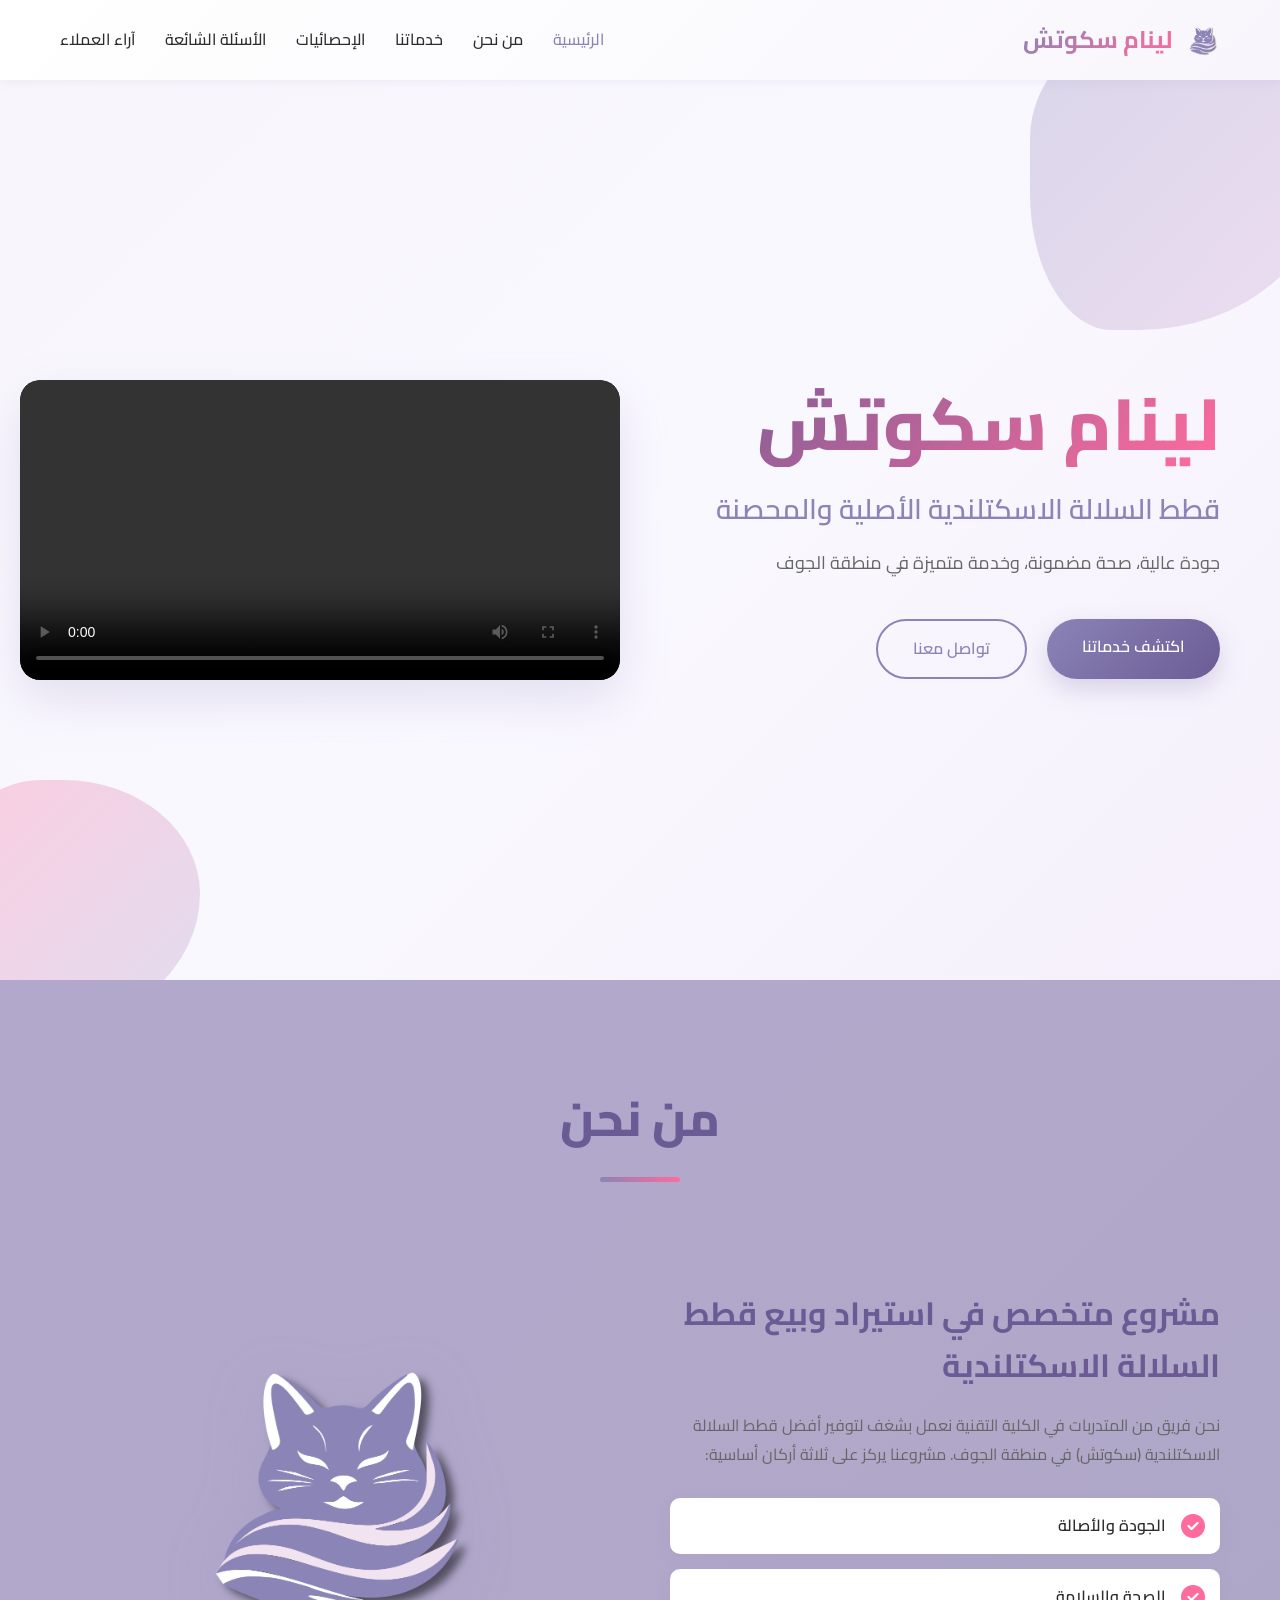
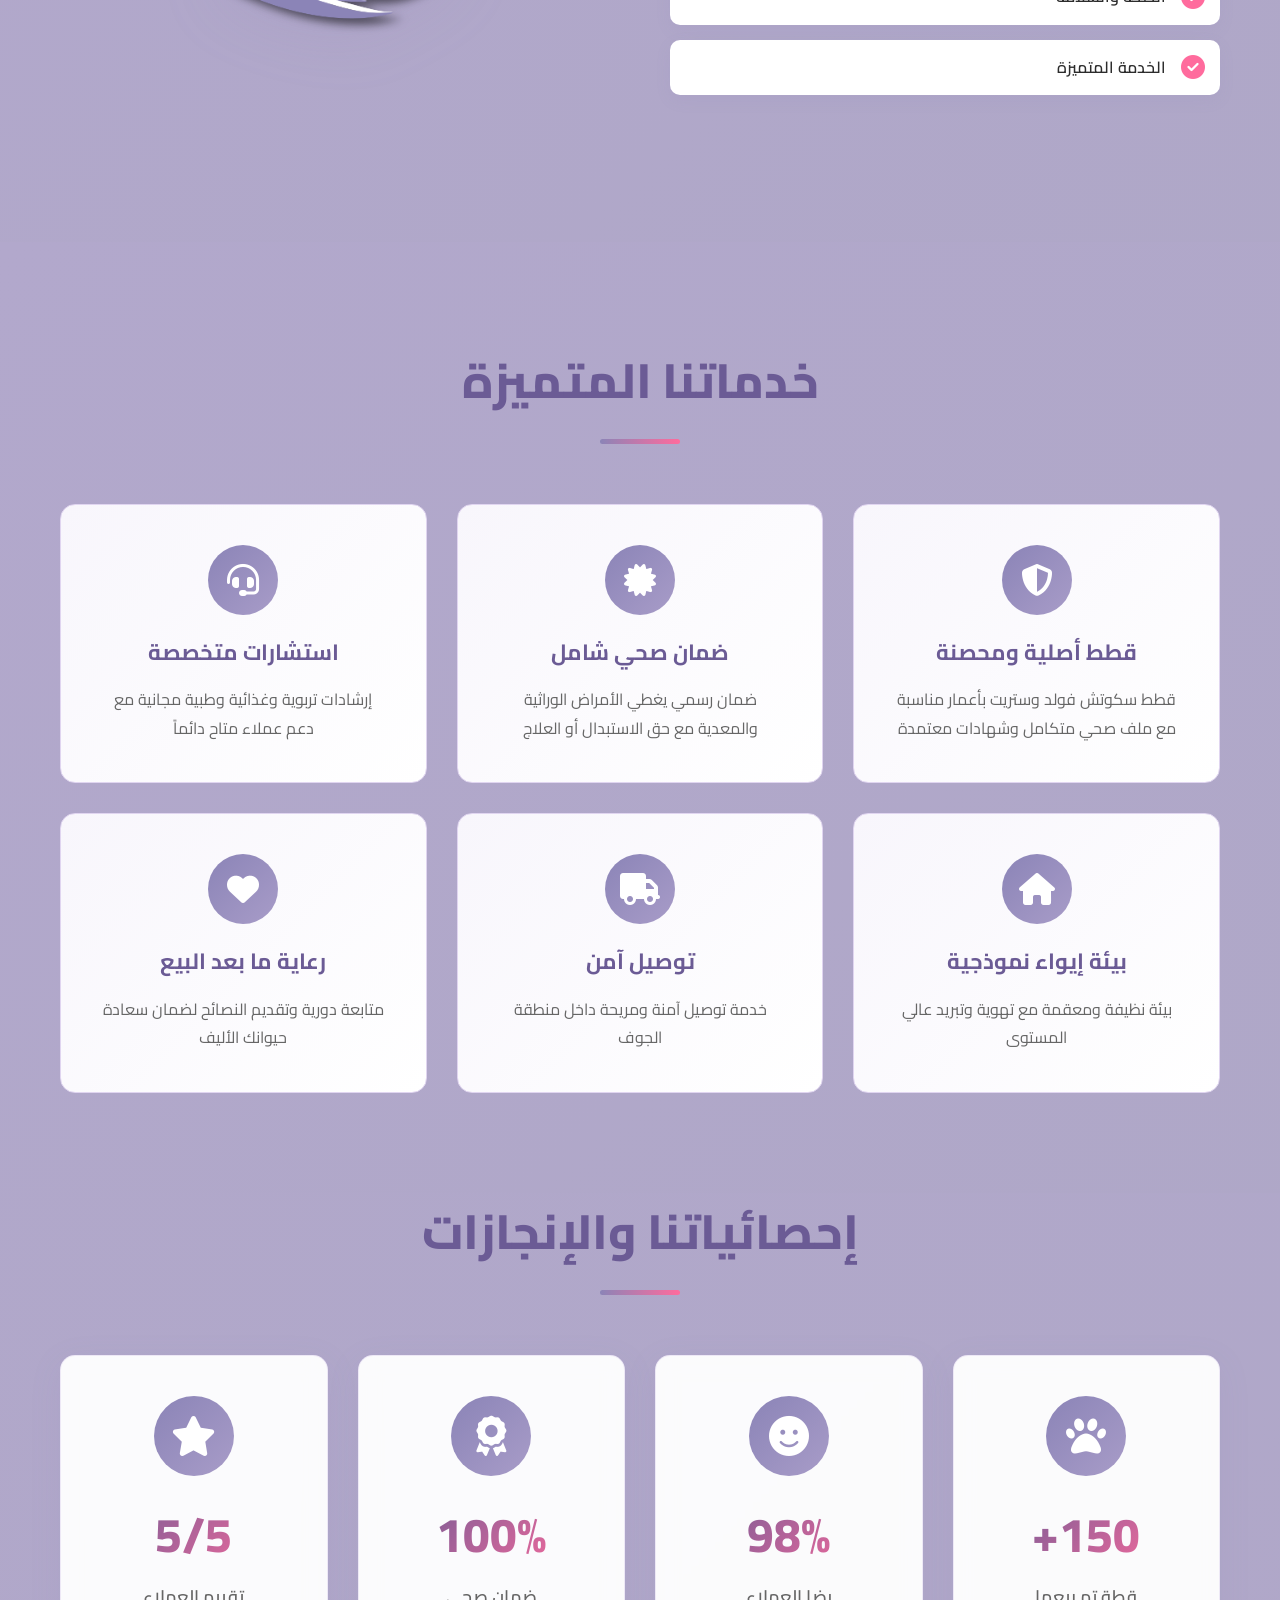
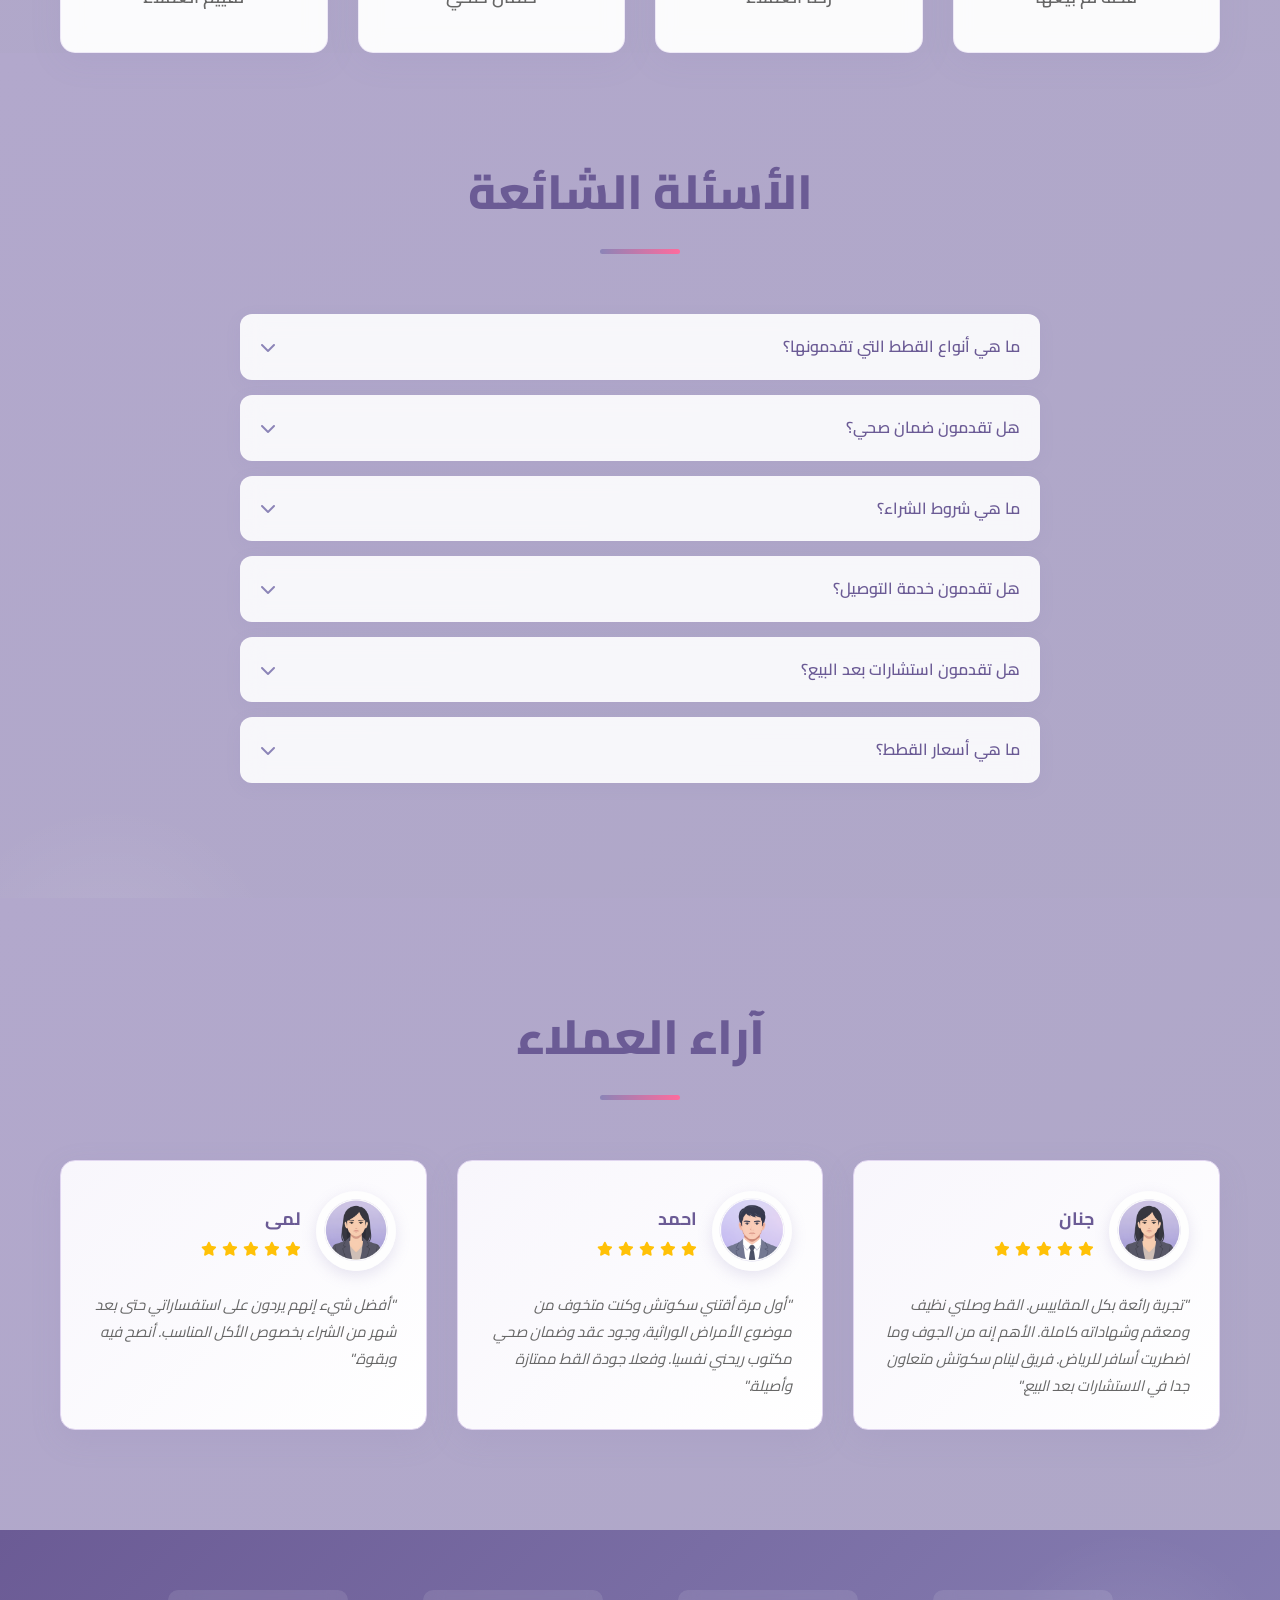
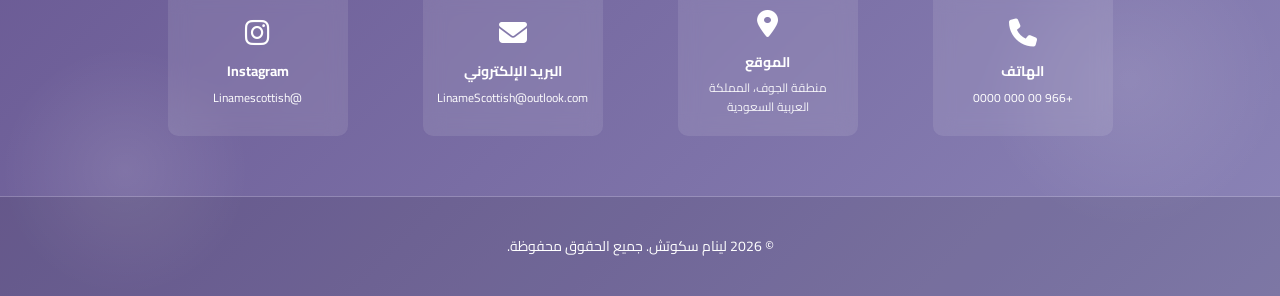
==== index.html @ ef121163 "Update avatars with neutral expressions and copyright year to 2026" ====
<!DOCTYPE html>
<html lang="ar" dir="rtl">
<head>
    <meta charset="UTF-8">
    <meta name="viewport" content="width=device-width, initial-scale=1.0">
    <title>لينام سكوتش - قطط السلالة الاسكتلندية الأصلية</title>
    <link rel="stylesheet" href="styles.css">
    <link href="https://fonts.googleapis.com/css2?family=Cairo:wght@300;400;600;700;800&family=Tajawal:wght@300;400;500;700&display=swap" rel="stylesheet">
    <link rel="stylesheet" href="https://cdnjs.cloudflare.com/ajax/libs/font-awesome/6.4.0/css/all.min.css">
</head>
<body>
    <!-- Navigation Bar -->
    <nav class="navbar">
        <div class="navbar-container">
            <div class="logo-section">
                <img src="logo.png" alt="لينام سكوتش" class="logo">
                <span class="brand-name">لينام سكوتش</span>
            </div>
            <ul class="nav-links">
                <li><a href="#hero" class="nav-link">الرئيسية</a></li>
                <li><a href="#about" class="nav-link">من نحن</a></li>
                <li><a href="#services" class="nav-link">خدماتنا</a></li>
                <li><a href="#stats" class="nav-link">الإحصائيات</a></li>
                <li><a href="#faq" class="nav-link">الأسئلة الشائعة</a></li>
                <li><a href="#testimonials" class="nav-link">آراء العملاء</a></li>
            </ul>
        </div>
    </nav>

    <!-- Hero Section -->
    <section id="hero" class="hero">
        <div class="hero-background">
            <div class="gradient-blob blob-1"></div>
            <div class="gradient-blob blob-2"></div>
        </div>
        <div class="hero-content">
            <h1 class="hero-title">لينام سكوتش</h1>
            <p class="hero-subtitle">قطط السلالة الاسكتلندية الأصلية والمحصنة</p>
            <p class="hero-description">جودة عالية، صحة مضمونة، وخدمة متميزة في منطقة الجوف</p>
            <div class="hero-buttons">
                <a href="#services" class="btn btn-primary">اكتشف خدماتنا</a>
                <a href="contact.html" class="btn btn-secondary">تواصل معنا</a>
            </div>
        </div>
        <div class="hero-video">
            <div class="video-wrapper">
                <video width="500" height="400" controls style="background: #000;">
                    <source src="https://files.manuscdn.com/user_upload_by_module/session_file/310519663564183109/PyOlzZuqFyZebIXu.mp4" type="video/mp4">
                    متصفحك لا يدعم تشغيل الفيديو
                </video>
            </div>
        </div>
    </section>

    <!-- About Section -->
    <section id="about" class="about">
        <div class="container">
            <div class="section-header">
                <h2 class="section-title">من نحن</h2>
                <div class="title-underline"></div>
            </div>
            <div class="about-content">
                <div class="about-text">
                    <h3>مشروع متخصص في استيراد وبيع قطط السلالة الاسكتلندية</h3>
                    <p>نحن فريق من المتدربات في الكلية التقنية نعمل بشغف لتوفير أفضل قطط السلالة الاسكتلندية (سكوتش) في منطقة الجوف. مشروعنا يركز على ثلاثة أركان أساسية:</p>
                    <div class="about-features">
                        <div class="feature">
                            <i class="fas fa-check-circle"></i>
                            <span>الجودة والأصالة</span>
                        </div>
                        <div class="feature">
                            <i class="fas fa-check-circle"></i>
                            <span>الصحة والسلامة</span>
                        </div>
                        <div class="feature">
                            <i class="fas fa-check-circle"></i>
                            <span>الخدمة المتميزة</span>
                        </div>
                    </div>
                </div>
                <div class="about-image">
                    <div class="logo-display">
                        <img src="logo.png" alt="شعار لينام سكوتش">
                    </div>
                </div>
            </div>
        </div>
    </section>

    <!-- Services Section -->
    <section id="services" class="services">
        <div class="container">
            <div class="section-header">
                <h2 class="section-title">خدماتنا المتميزة</h2>
                <div class="title-underline"></div>
            </div>
            <div class="services-grid">
                <div class="service-card">
                    <div class="service-icon">
                        <i class="fas fa-shield-alt"></i>
                    </div>
                    <h3>قطط أصلية ومحصنة</h3>
                    <p>قطط سكوتش فولد وستريت بأعمار مناسبة مع ملف صحي متكامل وشهادات معتمدة</p>
                </div>
                <div class="service-card">
                    <div class="service-icon">
                        <i class="fas fa-certificate"></i>
                    </div>
                    <h3>ضمان صحي شامل</h3>
                    <p>ضمان رسمي يغطي الأمراض الوراثية والمعدية مع حق الاستبدال أو العلاج</p>
                </div>
                <div class="service-card">
                    <div class="service-icon">
                        <i class="fas fa-headset"></i>
                    </div>
                    <h3>استشارات متخصصة</h3>
                    <p>إرشادات تربوية وغذائية وطبية مجانية مع دعم عملاء متاح دائماً</p>
                </div>
                <div class="service-card">
                    <div class="service-icon">
                        <i class="fas fa-home"></i>
                    </div>
                    <h3>بيئة إيواء نموذجية</h3>
                    <p>بيئة نظيفة ومعقمة مع تهوية وتبريد عالي المستوى</p>
                </div>
                <div class="service-card">
                    <div class="service-icon">
                        <i class="fas fa-truck"></i>
                    </div>
                    <h3>توصيل آمن</h3>
                    <p>خدمة توصيل آمنة ومريحة داخل منطقة الجوف</p>
                </div>
                <div class="service-card">
                    <div class="service-icon">
                        <i class="fas fa-heart"></i>
                    </div>
                    <h3>رعاية ما بعد البيع</h3>
                    <p>متابعة دورية وتقديم النصائح لضمان سعادة حيوانك الأليف</p>
                </div>
            </div>
        </div>
    </section>

    <!-- Statistics & Ach    <!-- Statistics Section -->
    <section id="stats" class="stats">        <div class="container">
            <!-- Achievements -->
            <div class="section-header">
                <h2 class="section-title">إحصائياتنا والإنجازات</h2>
                <div class="title-underline"></div>
            </div>
            <div class="stats-grid">
                <div class="stat-card">
                    <div class="stat-icon">
                        <i class="fas fa-paw"></i>
                    </div>
                    <div class="stat-number">150+</div>
                    <div class="stat-label">قطة تم بيعها</div>
                </div>
                <div class="stat-card">
                    <div class="stat-icon">
                        <i class="fas fa-smile"></i>
                    </div>
                    <div class="stat-number">98%</div>
                    <div class="stat-label">رضا العملاء</div>
                </div>
                <div class="stat-card">
                    <div class="stat-icon">
                        <i class="fas fa-award"></i>
                    </div>
                    <div class="stat-number">100%</div>
                    <div class="stat-label">ضمان صحي</div>
                </div>
                <div class="stat-card">
                    <div class="stat-icon">
                        <i class="fas fa-star"></i>
                    </div>
                    <div class="stat-number">5/5</div>
                    <div class="stat-label">تقييم العملاء</div>
                </div>
            </div>


        </div>
    </section>

    <!-- FAQ Section -->
    <section id="faq" class="faq">
        <div class="container">
            <div class="section-header">
                <h2 class="section-title">الأسئلة الشائعة</h2>
                <div class="title-underline"></div>
            </div>
            <div class="faq-container">
                <div class="faq-item">
                    <div class="faq-question">
                        <span>ما هي أنواع القطط التي تقدمونها؟</span>
                        <i class="fas fa-chevron-down"></i>
                    </div>
                    <div class="faq-answer">
                        <p>نحن متخصصون في قطط السلالة الاسكتلندية (سكوتش فولد وسكوتش ستريت) الأصلية والمحصنة بالكامل.</p>
                    </div>
                </div>
                <div class="faq-item">
                    <div class="faq-question">
                        <span>هل تقدمون ضمان صحي؟</span>
                        <i class="fas fa-chevron-down"></i>
                    </div>
                    <div class="faq-answer">
                        <p>نعم، نقدم ضمان صحي شامل يغطي الأمراض الوراثية والمعدية مع حق الاستبدال أو العلاج.</p>
                    </div>
                </div>
                <div class="faq-item">
                    <div class="faq-question">
                        <span>ما هي شروط الشراء؟</span>
                        <i class="fas fa-chevron-down"></i>
                    </div>
                    <div class="faq-answer">
                        <p>يجب أن تكون القطة بعمر مناسب (8 أسابيع على الأقل)، وتأتي مع جميع التطعيمات والشهادات الصحية.</p>
                    </div>
                </div>
                <div class="faq-item">
                    <div class="faq-question">
                        <span>هل تقدمون خدمة التوصيل؟</span>
                        <i class="fas fa-chevron-down"></i>
                    </div>
                    <div class="faq-answer">
                        <p>نعم، نقدم خدمة توصيل آمنة ومريحة داخل منطقة الجوف بأسعار معقولة.</p>
                    </div>
                </div>
                <div class="faq-item">
                    <div class="faq-question">
                        <span>هل تقدمون استشارات بعد البيع؟</span>
                        <i class="fas fa-chevron-down"></i>
                    </div>
                    <div class="faq-answer">
                        <p>بالتأكيد! نقدم استشارات مجانية عن التغذية والرعاية والصحة ودعم عملاء متاح دائماً.</p>
                    </div>
                </div>
                <div class="faq-item">
                    <div class="faq-question">
                        <span>ما هي أسعار القطط؟</span>
                        <i class="fas fa-chevron-down"></i>
                    </div>
                    <div class="faq-answer">
                        <p>تختلف الأسعار حسب السلالة والعمر والخصائص. يرجى التواصل معنا للحصول على عرض سعري مفصل.</p>
                    </div>
                </div>
            </div>
        </div>
    </section>

    <!-- Testimonials Section -->
    <section id="testimonials" class="testimonials">
        <div class="container">
            <div class="section-header">
                <h2 class="section-title">آراء العملاء</h2>
                <div class="title-underline"></div>
            </div>
            <div class="testimonials-grid">
                <div class="testimonial-card">
                    <div class="testimonial-header">
                        <img src="avatar-janan.png" alt="جنان" class="avatar-image">
                        <div class="testimonial-info">
                            <h3>جنان</h3>
                            <div class="stars">
                                <i class="fas fa-star"></i>
                                <i class="fas fa-star"></i>
                                <i class="fas fa-star"></i>
                                <i class="fas fa-star"></i>
                                <i class="fas fa-star"></i>
                            </div>
                        </div>
                    </div>
                    <p class="testimonial-text">"تجربة رائعة بكل المقاييس. القط وصلني نظيف ومعقم وشهاداته كاملة. الأهم إنه من الجوف وما اضطريت أسافر للرياض. فريق لينام سكوتش متعاون جدا في الاستشارات بعد البيع."</p>
                </div>
                <div class="testimonial-card">
                    <div class="testimonial-header">
                        <img src="avatar-ahmad.png" alt="احمد" class="avatar-image">
                        <div class="testimonial-info">
                            <h3>احمد</h3>
                            <div class="stars">
                                <i class="fas fa-star"></i>
                                <i class="fas fa-star"></i>
                                <i class="fas fa-star"></i>
                                <i class="fas fa-star"></i>
                                <i class="fas fa-star"></i>
                            </div>
                        </div>
                    </div>
                    <p class="testimonial-text">"أول مرة أقتني سكوتش وكنت متخوف من موضوع الأمراض الوراثية، وجود عقد وضمان صحي مكتوب ريحني نفسيا. وفعلا جودة القط ممتازة وأصيلة."</p>
                </div>
                <div class="testimonial-card">
                    <div class="testimonial-header">
                        <img src="avatar-janan.png" alt="لمى" class="avatar-image">
                        <div class="testimonial-info">
                            <h3>لمى</h3>
                            <div class="stars">
                                <i class="fas fa-star"></i>
                                <i class="fas fa-star"></i>
                                <i class="fas fa-star"></i>
                                <i class="fas fa-star"></i>
                                <i class="fas fa-star"></i>
                            </div>
                        </div>
                    </div>
                    <p class="testimonial-text">"أفضل شيء إنهم يردون على استفساراتي حتى بعد شهر من الشراء بخصوص الأكل المناسب. أنصح فيه وبقوة."</p>
                </div>
            </div>
        </div>
    </section>

    <!-- Footer -->
    <footer class="footer">
        <div class="footer-contact">
            <div class="container">
                <div class="footer-contact-content">
                    <div class="footer-contact-info">
                        <div class="footer-info-card">
                            <i class="fas fa-phone"></i>
                            <h4>الهاتف</h4>
                            <p><a href="tel:+966000000000">+966 00 000 0000</a></p>
                        </div>
                        <div class="footer-info-card">
                            <i class="fas fa-map-marker-alt"></i>
                            <h4>الموقع</h4>
                            <p>منطقة الجوف، المملكة العربية السعودية</p>
                        </div>
                        <div class="footer-info-card">
                            <i class="fas fa-envelope"></i>
                            <h4>البريد الإلكتروني</h4>
                            <p><a href="mailto:LinameScottish@outlook.com">LinameScottish@outlook.com</a></p>
                        </div>
                        <div class="footer-info-card">
                            <i class="fab fa-instagram"></i>
                            <h4>Instagram</h4>
                            <p><a href="https://instagram.com/Linamescottish" target="_blank">@Linamescottish</a></p>
                        </div>
                    </div>
                </div>
            </div>
        </div>
        <div class="footer-copyright">
            <div class="container">
                <p>&copy; 2026 لينام سكوتش. جميع الحقوق محفوظة.</p>
            </div>
        </div>
    </footer>

    <script src="script.js"></script>
</body>
</html>
---- styles.css ----
* {
    margin: 0;
    padding: 0;
    box-sizing: border-box;
}

:root {
    --primary-color: #8b84b7;
    --primary-dark: #6b5b95;
    --primary-light: #a89cc8;
    --secondary-color: #d4a5d4;
    --accent-color: #ff6b9d;
    --light-bg: #f8f6fc;
    --white: #ffffff;
    --text-dark: #2c2c2c;
    --text-light: #666666;
    --border-color: #e0d5f0;
    --shadow: 0 10px 30px rgba(139, 132, 183, 0.15);
    --shadow-lg: 0 20px 50px rgba(139, 132, 183, 0.2);
}

html {
    scroll-behavior: smooth;
}

body {
    font-family: 'Cairo', 'Tajawal', sans-serif;
    color: var(--text-dark);
    background: linear-gradient(-45deg, #f1e3f0, #fcfbfd, #aea7c6, #b2a8cc);
    background-size: 400% 400%;
    animation: gradient 15s ease infinite;
    line-height: 1.6;
    overflow-x: hidden;
}

@keyframes gradient {
    0% { background-position: 0% 50%; }
    50% { background-position: 100% 50%; }
    100% { background-position: 0% 50%; }
}

.container {
    max-width: 1200px;
    margin: 0 auto;
    padding: 0 20px;
}

/* ===== Navigation ===== */
.navbar {
    position: sticky;
    top: 0;
    background: linear-gradient(135deg, var(--white) 0%, var(--light-bg) 100%);
    backdrop-filter: blur(10px);
    box-shadow: 0 2px 20px rgba(139, 132, 183, 0.1);
    z-index: 1000;
    padding: 15px 0;
}

.navbar-container {
    max-width: 1200px;
    margin: 0 auto;
    padding: 0 20px;
    display: flex;
    justify-content: space-between;
    align-items: center;
}

.logo-section {
    display: flex;
    align-items: center;
    gap: 12px;
}

.logo {
    height: 50px;
    width: auto;
}

.brand-name {
    font-size: 24px;
    font-weight: 700;
    background: linear-gradient(135deg, var(--primary-color), var(--accent-color));
    -webkit-background-clip: text;
    -webkit-text-fill-color: transparent;
    background-clip: text;
}

.nav-links {
    display: flex;
    list-style: none;
    gap: 30px;
}

.nav-link {
    color: var(--text-dark);
    text-decoration: none;
    font-weight: 500;
    position: relative;
    transition: color 0.3s ease;
}

.nav-link::after {
    content: '';
    position: absolute;
    bottom: -5px;
    right: 0;
    width: 0;
    height: 2px;
    background: linear-gradient(90deg, var(--primary-color), var(--accent-color));
    transition: width 0.3s ease;
}

.nav-link:hover {
    color: var(--primary-color);
}

.nav-link:hover::after {
    width: 100%;
}

/* ===== Hero Section ===== */
.hero {
    position: relative;
    min-height: 100vh;
    display: flex;
    align-items: center;
    justify-content: space-between;
    padding: 60px 20px;
    overflow: hidden;
    background: linear-gradient(135deg, #f8f6fc 0%, #faf8ff 50%, #f5f0fb 100%);
}

.hero-background {
    position: absolute;
    top: 0;
    left: 0;
    right: 0;
    bottom: 0;
    z-index: 0;
}

.gradient-blob {
    position: absolute;
    border-radius: 40% 60% 70% 30% / 40% 50% 60% 50%;
    opacity: 0.3;
    animation: blob 8s infinite;
}

.blob-1 {
    width: 300px;
    height: 300px;
    background: linear-gradient(135deg, var(--primary-color), var(--secondary-color));
    top: -50px;
    right: -50px;
    animation-delay: 0s;
}

.blob-2 {
    width: 250px;
    height: 250px;
    background: linear-gradient(135deg, var(--accent-color), var(--primary-light));
    bottom: -50px;
    left: -50px;
    animation-delay: 2s;
}

@keyframes blob {
    0%, 100% { transform: translate(0, 0) scale(1); }
    25% { transform: translate(20px, -50px) scale(1.1); }
    50% { transform: translate(-20px, 20px) scale(0.9); }
    75% { transform: translate(50px, 50px) scale(1.05); }
}

@keyframes float {
    0%, 100% { transform: translateY(0px); }
    50% { transform: translateY(-10px); }
}

.hero-content {
    flex: 1;
    z-index: 1;
    margin-right: 40px;
    animation: slideInRight 0.8s ease;
}

.hero-title {
    font-size: 72px;
    font-weight: 800;
    margin-bottom: 20px;
    background: linear-gradient(135deg, var(--primary-dark), var(--accent-color));
    -webkit-background-clip: text;
    -webkit-text-fill-color: transparent;
    background-clip: text;
    line-height: 1.2;
}

.hero-subtitle {
    font-size: 28px;
    color: var(--primary-color);
    margin-bottom: 15px;
    font-weight: 600;
}

.hero-description {
    font-size: 18px;
    color: var(--text-light);
    margin-bottom: 40px;
    line-height: 1.8;
}

.hero-buttons {
    display: flex;
    gap: 20px;
    flex-wrap: wrap;
}

.btn {
    padding: 15px 35px;
    border-radius: 50px;
    text-decoration: none;
    font-weight: 600;
    font-size: 16px;
    transition: all 0.3s ease;
    border: none;
    cursor: pointer;
    display: inline-block;
}

.btn-primary {
    background: linear-gradient(135deg, var(--primary-color), var(--primary-dark));
    color: white;
    box-shadow: 0 10px 25px rgba(139, 132, 183, 0.3);
}

.btn-primary:hover {
    transform: translateY(-3px);
    box-shadow: 0 15px 35px rgba(139, 132, 183, 0.4);
}

.btn-secondary {
    background: transparent;
    color: var(--primary-color);
    border: 2px solid var(--primary-color);
}

.btn-secondary:hover {
    background: var(--primary-color);
    color: white;
    transform: translateY(-3px);
}

.hero-video {
    flex: 1;
    z-index: 1;
    animation: slideInLeft 0.8s ease;
}

.video-wrapper {
    position: relative;
    border-radius: 20px;
    overflow: hidden;
    box-shadow: var(--shadow-lg);
}

.video-wrapper video {
    width: 100%;
    height: auto;
    display: block;
    border-radius: 20px;
}

@keyframes slideInRight {
    from { opacity: 0; transform: translateX(-50px); }
    to { opacity: 1; transform: translateX(0); }
}

@keyframes slideInLeft {
    from { opacity: 0; transform: translateX(50px); }
    to { opacity: 1; transform: translateX(0); }
}

/* ===== Section Header ===== */
.section-header {
    text-align: center;
    margin-bottom: 60px;
}

.section-title {
    font-size: 48px;
    font-weight: 800;
    color: var(--primary-dark);
    margin-bottom: 20px;
    position: relative;
}

.title-underline {
    width: 80px;
    height: 5px;
    background: linear-gradient(90deg, var(--primary-color), var(--accent-color));
    margin: 0 auto;
    border-radius: 3px;
    animation: expandWidth 0.6s ease;
}

@keyframes expandWidth {
    from { width: 0; }
    to { width: 80px; }
}

/* ===== About Section ===== */
.about {
    padding: 100px 20px;
    background: linear-gradient(-45deg, #f1e3f0, #fcfbfd, #aea7c6, #b2a8cc);
    background-size: 400% 400%;
    animation: gradient 15s ease infinite;
    position: relative;
}

.about-content {
    display: grid;
    grid-template-columns: 1fr 1fr;
    gap: 60px;
    align-items: center;
}

.about-text h3 {
    font-size: 32px;
    color: var(--primary-dark);
    margin-bottom: 20px;
}

.about-text p {
    color: var(--text-light);
    margin-bottom: 30px;
    line-height: 1.8;
    font-size: 16px;
}

.about-features {
    display: flex;
    flex-direction: column;
    gap: 15px;
}

.feature {
    display: flex;
    align-items: center;
    gap: 15px;
    padding: 15px;
    background: white;
    border-radius: 10px;
    box-shadow: 0 5px 15px rgba(139, 132, 183, 0.1);
    transition: all 0.3s ease;
}

.feature:hover {
    transform: translateX(-10px);
    box-shadow: 0 10px 25px rgba(139, 132, 183, 0.2);
}

.feature i {
    color: var(--accent-color);
    font-size: 24px;
}

.feature span {
    font-weight: 600;
    color: var(--text-dark);
}

.image-card {
    position: relative;
    border-radius: 20px;
    overflow: hidden;
    box-shadow: var(--shadow-lg);
    height: 400px;
}

.image-card img {
    width: 100%;
    height: 100%;
    object-fit: cover;
    transition: transform 0.3s ease;
}

.image-overlay {
    position: absolute;
    top: 0;
    left: 0;
    right: 0;
    bottom: 0;
    background: rgba(139, 132, 183, 0.8);
    display: flex;
    align-items: center;
    justify-content: center;
    opacity: 0;
    transition: opacity 0.3s ease;
}

.image-overlay p {
    color: white;
    font-size: 20px;
    font-weight: 600;
    text-align: center;
}

.image-card:hover img {
    transform: scale(1.1);
}

.image-card:hover .image-overlay {
    opacity: 1;
}

/* ===== Services Section ===== */
.services {
    padding: 100px 20px;
    background: linear-gradient(-45deg, #f1e3f0, #fcfbfd, #aea7c6, #b2a8cc);
    background-size: 400% 400%;
    animation: gradient 15s ease infinite;
    position: relative;
}

.services-grid {
    display: grid;
    grid-template-columns: repeat(auto-fit, minmax(320px, 1fr));
    gap: 30px;
}

.service-card {
    background: linear-gradient(135deg, var(--light-bg) 0%, var(--white) 100%);
    padding: 40px;
    border-radius: 15px;
    text-align: center;
    transition: all 0.3s ease;
    border: 1px solid var(--border-color);
    position: relative;
    overflow: hidden;
}

.service-card::before {
    content: '';
    position: absolute;
    top: 0;
    left: 0;
    right: 0;
    height: 3px;
    background: linear-gradient(90deg, var(--primary-color), var(--accent-color));
    transform: scaleX(0);
    transform-origin: right;
    transition: transform 0.3s ease;
}

.service-card:hover::before {
    transform: scaleX(1);
    transform-origin: left;
}

.service-card:hover {
    transform: translateY(-10px);
    box-shadow: var(--shadow-lg);
}

.service-icon {
    width: 70px;
    height: 70px;
    background: linear-gradient(135deg, var(--primary-color), var(--primary-light));
    border-radius: 50%;
    display: flex;
    align-items: center;
    justify-content: center;
    margin: 0 auto 20px;
    font-size: 32px;
    color: white;
    transition: transform 0.3s ease;
}

.service-card:hover .service-icon {
    transform: scale(1.1) rotate(10deg);
}

.service-card h3 {
    font-size: 22px;
    color: var(--primary-dark);
    margin-bottom: 15px;
}

.service-card p {
    color: var(--text-light);
    line-height: 1.8;
}

/* ===== Statistics Section ===== */
.stats-survey {
    padding: 100px 20px;
    background: linear-gradient(-45deg, #f1e3f0, #fcfbfd, #aea7c6, #b2a8cc);
    background-size: 400% 400%;
    animation: gradient 15s ease infinite;
    position: relative;
}

.stats-grid {
    display: grid;
    grid-template-columns: repeat(auto-fit, minmax(250px, 1fr));
    gap: 30px;
    position: relative;
    z-index: 1;
}

.stat-card {
    background: rgba(255, 255, 255, 0.95);
    backdrop-filter: blur(10px);
    padding: 40px;
    border-radius: 15px;
    text-align: center;
    transition: all 0.3s ease;
    border: 1px solid rgba(224, 213, 240, 0.5);
    box-shadow: 0 8px 32px rgba(139, 132, 183, 0.1);
}

.stat-card:hover {
    transform: translateY(-10px);
    box-shadow: var(--shadow-lg);
}

.stat-icon {
    width: 80px;
    height: 80px;
    background: linear-gradient(135deg, var(--primary-color), var(--primary-light));
    border-radius: 50%;
    display: flex;
    align-items: center;
    justify-content: center;
    margin: 0 auto 20px;
    font-size: 40px;
    color: white;
    transition: transform 0.3s ease;
}

.stat-card:hover .stat-icon {
    transform: scale(1.15) rotate(-10deg);
}

.stat-number {
    font-size: 48px;
    font-weight: 800;
    background: linear-gradient(135deg, var(--primary-dark), var(--accent-color));
    -webkit-background-clip: text;
    -webkit-text-fill-color: transparent;
    background-clip: text;
    margin-bottom: 10px;
}

.stat-label {
    font-size: 18px;
    color: var(--text-light);
    font-weight: 600;
}

/* ===== Testimonials Section ===== */
.testimonials {
    padding: 100px 20px;
    background: linear-gradient(-45deg, #f1e3f0, #fcfbfd, #aea7c6, #b2a8cc);
    background-size: 400% 400%;
    animation: gradient 15s ease infinite;
    position: relative;
}

.testimonials-grid {
    display: grid;
    grid-template-columns: repeat(auto-fit, minmax(300px, 1fr));
    gap: 30px;
}

.testimonial-card {
    background: linear-gradient(135deg, var(--light-bg) 0%, var(--white) 100%);
    padding: 30px;
    border-radius: 15px;
    transition: all 0.3s ease;
    border: 1px solid var(--border-color);
    box-shadow: var(--shadow);
}

.testimonial-card:hover {
    transform: translateY(-10px);
    box-shadow: var(--shadow-lg);
}

.testimonial-header {
    display: flex;
    align-items: center;
    gap: 15px;
    margin-bottom: 20px;
}

.avatar {
    width: 80px;
    height: 80px;
    border-radius: 50%;
    background: linear-gradient(135deg, var(--primary-color), var(--primary-light));
    display: flex;
    align-items: center;
    justify-content: center;
    color: white;
    font-size: 28px;
    font-weight: 700;
    flex-shrink: 0;
}

.avatar-image {
    width: 80px;
    height: 80px;
    border-radius: 50%;
    object-fit: cover;
    flex-shrink: 0;
    box-shadow: 0 5px 15px rgba(139, 132, 183, 0.2);
}

.testimonial-info {
    flex: 1;
}

.testimonial-info h3 {
    margin: 0 0 8px 0;
    color: var(--primary-dark);
    font-size: 18px;
}

.stars {
    display: flex;
    gap: 5px;
    color: #ffc107;
    font-size: 14px;
}

.testimonial-text {
    color: var(--text-light);
    line-height: 1.8;
    font-size: 15px;
    font-style: italic;
    margin: 0;
}

/* ===== Survey Section (combined with stats) ===== */

.survey-grid {
    display: grid;
    grid-template-columns: repeat(auto-fit, minmax(350px, 1fr));
    gap: 30px;
    position: relative;
    z-index: 1;
    margin-top: 40px;
}

.survey-card {
    background: rgba(255, 255, 255, 0.95);
    backdrop-filter: blur(10px);
    padding: 30px;
    border-radius: 15px;
    border: 1px solid rgba(224, 213, 240, 0.5);
    box-shadow: 0 8px 32px rgba(139, 132, 183, 0.1);
    transition: all 0.3s ease;
}

.survey-card:hover {
    transform: translateY(-10px);
    box-shadow: var(--shadow-lg);
}

.survey-card h3 {
    color: var(--primary-dark);
    margin-bottom: 20px;
    font-size: 18px;
}

.chart-container {
    margin-top: 15px;
}

.bar-chart {
    display: flex;
    flex-direction: column;
    gap: 15px;
}

.bar-item {
    display: flex;
    align-items: center;
    gap: 10px;
}

.bar-label {
    min-width: 100px;
    font-size: 14px;
    font-weight: 600;
    color: var(--text-dark);
}

.bar {
    flex: 1;
    height: 30px;
    border-radius: 8px;
    transition: all 0.3s ease;
    box-shadow: 0 4px 10px rgba(0, 0, 0, 0.1);
}

.bar-item:hover .bar {
    height: 35px;
    box-shadow: 0 6px 15px rgba(0, 0, 0, 0.15);
}

.bar-value {
    min-width: 50px;
    text-align: right;
    font-weight: 700;
    color: var(--primary-color);
    font-size: 14px;
}

/* ===== Logo Display ===== */
.logo-display {
    display: flex;
    align-items: center;
    justify-content: center;
    padding: 20px;
    background: transparent;
    border-radius: 0;
    box-shadow: none;
    height: 500px;
}

.logo-display img {
    max-width: 100%;
    max-height: 100%;
    object-fit: contain;
    filter: drop-shadow(0 10px 30px rgba(139, 132, 183, 0.15));
}

/* ===== Contact Section ===== */
.contact {
    padding: 100px 20px;
    background: linear-gradient(-45deg, #f1e3f0, #fcfbfd, #aea7c6, #b2a8cc);
    background-size: 400% 400%;
    animation: gradient 15s ease infinite;
    position: relative;
}

.contact-content {
    display: grid;
    grid-template-columns: 1fr 1fr;
    gap: 60px;
    align-items: center;
}

.contact-info {
    display: grid;
    grid-template-columns: 1fr;
    gap: 30px;
}

.info-card {
    background: linear-gradient(135deg, var(--light-bg) 0%, var(--white) 100%);
    padding: 30px;
    border-radius: 15px;
    text-align: center;
    border: 1px solid var(--border-color);
    transition: all 0.3s ease;
}

.info-card:hover {
    transform: translateY(-5px);
    box-shadow: var(--shadow);
}

.info-card i {
    font-size: 40px;
    color: var(--primary-color);
    margin-bottom: 15px;
}

.info-card h3 {
    color: var(--primary-dark);
    margin-bottom: 10px;
    font-size: 20px;
}

.info-card p {
    color: var(--text-light);
}

.info-card a {
    color: var(--primary-color);
    text-decoration: none;
    font-weight: 600;
    transition: color 0.3s ease;
}

.info-card a:hover {
    color: var(--accent-color);
}

.social-media {
    text-align: center;
}

.social-media h3 {
    font-size: 24px;
    color: var(--primary-dark);
    margin-bottom: 30px;
}

.social-links {
    display: flex;
    justify-content: center;
    gap: 20px;
    flex-wrap: wrap;
}

.social-link {
    width: 60px;
    height: 60px;
    border-radius: 50%;
    background: linear-gradient(135deg, var(--primary-color), var(--primary-light));
    display: flex;
    align-items: center;
    justify-content: center;
    color: white;
    font-size: 24px;
    transition: all 0.3s ease;
    text-decoration: none;
}

.social-link:hover {
    transform: translateY(-5px) rotate(10deg);
    box-shadow: var(--shadow-lg);
    background: linear-gradient(135deg, var(--accent-color), var(--primary-color));
}

/* ===== Footer ===== */
.footer {
    background: linear-gradient(135deg, var(--primary-dark) 0%, var(--primary-color) 100%);
    color: white;
    position: relative;
    overflow: hidden;
}

.footer::before {
    content: '';
    position: absolute;
    top: 0;
    right: 0;
    width: 300px;
    height: 300px;
    background: radial-gradient(circle, rgba(255, 255, 255, 0.1) 0%, transparent 70%);
    border-radius: 50%;
    animation: float 6s ease-in-out infinite;
}

.footer::after {
    content: '';
    position: absolute;
    bottom: 0;
    left: 0;
    width: 250px;
    height: 250px;
    background: radial-gradient(circle, rgba(255, 255, 255, 0.1) 0%, transparent 70%);
    border-radius: 50%;
    animation: float 8s ease-in-out infinite reverse;
}

.footer-contact {
    padding: 60px 20px;
    border-bottom: 1px solid rgba(255, 255, 255, 0.2);
    position: relative;
    z-index: 1;
}

.footer-contact-content {
    display: flex;
    flex-direction: column;
    gap: 40px;
    align-items: center;
    justify-content: center;
    text-align: center;
}

.footer-contact-info {
    display: grid;
    grid-template-columns: repeat(4, 1fr);
    gap: 20px;
    width: 100%;
    max-width: 1000px;
    margin: 0 auto;
    justify-items: center;
}

.footer-info-card {
    text-align: center;
    padding: 20px 15px;
    background: rgba(255, 255, 255, 0.1);
    border-radius: 10px;
    backdrop-filter: blur(10px);
    transition: all 0.3s ease;
    min-height: 140px;
    width: 100%;
    max-width: 180px;
    display: flex;
    flex-direction: column;
    align-items: center;
    justify-content: center;
}

.footer-info-card:hover {
    background: rgba(255, 255, 255, 0.2);
    transform: translateY(-5px);
}

.footer-info-card i {
    font-size: 28px;
    margin-bottom: 8px;
    display: block;
    color: white;
}

.footer-info-card span {
    font-size: 28px;
    margin-bottom: 8px;
    display: block;
    color: white;
}

.footer-info-card h4 {
    margin: 5px 0;
    font-size: 14px;
    color: white;
}

.footer-info-card p {
    margin: 0;
    font-size: 12px;
    color: rgba(255, 255, 255, 0.9);
}

.footer-info-card a {
    color: white;
    text-decoration: none;
    transition: color 0.3s ease;
}

.footer-info-card a:hover {
    color: #ffeb3b;
}

.footer-social {
    text-align: center;
}

.footer-social h4 {
    margin-bottom: 15px;
    font-size: 18px;
}

.footer-social-links {
    display: flex;
    justify-content: center;
    gap: 15px;
}

.footer-social-links a {
    width: 50px;
    height: 50px;
    border-radius: 50%;
    background: rgba(255, 255, 255, 0.2);
    display: flex;
    align-items: center;
    justify-content: center;
    color: white;
    text-decoration: none;
    font-size: 20px;
    transition: all 0.3s ease;
}

.footer-social-links a:hover {
    background: white;
    color: var(--primary-color);
    transform: translateY(-5px) rotate(10deg);
}

.footer-copyright {
    padding: 30px 20px;
    text-align: center;
    background: rgba(0, 0, 0, 0.1);
    position: relative;
    z-index: 1;
}

.footer-copyright p {
    margin: 8px 0;
    font-size: 14px;
}

/* ===== Responsive Design ===== */
@media (max-width: 768px) {
    .hero {
        flex-direction: column;
        min-height: auto;
        padding: 40px 20px;
    }

    .hero-content {
        margin-right: 0;
        margin-bottom: 40px;
        animation: none;
    }

    .hero-video {
        animation: none;
    }

    .hero-title {
        font-size: 48px;
    }

    .hero-subtitle {
        font-size: 20px;
    }

    .hero-buttons {
        flex-direction: column;
    }

    .btn {
        width: 100%;
        text-align: center;
    }

    .nav-links {
        flex-direction: column;
        gap: 15px;
        display: none;
    }

    .section-title {
        font-size: 36px;
    }

    .about-content {
        grid-template-columns: 1fr;
        gap: 40px;
    }

    .contact-content {
        grid-template-columns: 1fr;
        gap: 40px;
    }

    .services-grid {
        grid-template-columns: 1fr;
    }

    .stats-grid {
        grid-template-columns: 1fr;
    }

    .testimonials-grid {
        grid-template-columns: 1fr;
    }

    .survey-grid {
        grid-template-columns: 1fr;
    }

    .footer-contact-content {
        grid-template-columns: 1fr;
    }

    .footer-contact-info {
        grid-template-columns: 1fr;
    }
}

@media (max-width: 480px) {
    .hero-title {
        font-size: 36px;
    }

    .hero-subtitle {
        font-size: 18px;
    }

    .section-title {
        font-size: 28px;
    }

    .service-card {
        padding: 25px;
    }

    .social-links {
        gap: 15px;
    }

    .social-link {
        width: 50px;
        height: 50px;
        font-size: 20px;
    }
}


/* ===== FAQ Section ===== */
.faq {
    padding: 100px 20px;
    background: linear-gradient(-45deg, #f1e3f0, #fcfbfd, #aea7c6, #b2a8cc);
    background-size: 400% 400%;
    animation: gradient 15s ease infinite;
    position: relative;
    overflow: hidden;
}

.faq::before {
    content: '';
    position: absolute;
    top: -50%;
    right: -10%;
    width: 400px;
    height: 400px;
    background: radial-gradient(circle, rgba(255, 255, 255, 0.1) 0%, transparent 70%);
    border-radius: 50%;
    animation: float 8s ease-in-out infinite;
}

.faq::after {
    content: '';
    position: absolute;
    bottom: -30%;
    left: -5%;
    width: 350px;
    height: 350px;
    background: radial-gradient(circle, rgba(255, 255, 255, 0.1) 0%, transparent 70%);
    border-radius: 50%;
    animation: float 10s ease-in-out infinite reverse;
}

.faq-container {
    max-width: 800px;
    margin: 0 auto;
    position: relative;
    z-index: 1;
}

.faq-item {
    background: rgba(255, 255, 255, 0.9);
    backdrop-filter: blur(10px);
    border-radius: 12px;
    margin-bottom: 15px;
    overflow: hidden;
    box-shadow: 0 4px 15px rgba(139, 132, 183, 0.1);
    transition: all 0.3s ease;
}

.faq-item:hover {
    box-shadow: 0 8px 25px rgba(139, 132, 183, 0.2);
    transform: translateY(-2px);
}

.faq-question {
    padding: 20px;
    cursor: pointer;
    display: flex;
    justify-content: space-between;
    align-items: center;
    font-weight: 600;
    color: var(--primary-dark);
    user-select: none;
    transition: all 0.3s ease;
}

.faq-question:hover {
    background: rgba(139, 132, 183, 0.05);
}

.faq-question i {
    transition: transform 0.3s ease;
    color: var(--primary-color);
}

.faq-item.active .faq-question i {
    transform: rotate(180deg);
}

.faq-answer {
    max-height: 0;
    overflow: hidden;
    transition: max-height 0.3s ease;
    background: rgba(139, 132, 183, 0.02);
}

.faq-item.active .faq-answer {
    max-height: 500px;
}

.faq-answer p {
    padding: 0 20px 20px 20px;
    color: var(--text-light);
    line-height: 1.8;
}

/* ===== Contact Form Section ===== */
.contact-form-section {
    padding: 100px 20px;
    background: linear-gradient(-45deg, #f1e3f0, #fcfbfd, #aea7c6, #b2a8cc);
    background-size: 400% 400%;
    animation: gradient 15s ease infinite;
    position: relative;
    overflow: hidden;
}

.contact-form-wrapper {
    max-width: 600px;
    margin: 0 auto;
    background: rgba(255, 255, 255, 0.95);
    backdrop-filter: blur(10px);
    padding: 50px 40px;
    border-radius: 20px;
    box-shadow: 0 20px 60px rgba(139, 132, 183, 0.2);
    position: relative;
    z-index: 1;
}

.contact-form-header {
    text-align: center;
    margin-bottom: 40px;
}

.contact-form-title {
    font-size: 32px;
    color: var(--primary-dark);
    margin-bottom: 10px;
    font-weight: 700;
    text-shadow: 0 2px 4px rgba(139, 132, 183, 0.1);
}

.contact-form-subtitle {
    color: var(--text-light);
    font-size: 16px;
}

.contact-form {
    display: flex;
    flex-direction: column;
    gap: 25px;
}

.form-group {
    display: flex;
    flex-direction: column;
    gap: 8px;
}

.form-label {
    font-size: 14px;
    font-weight: 600;
    color: var(--primary-dark);
}

.form-input,
.form-textarea {
    padding: 12px 15px;
    border: 2px solid var(--border-color);
    border-radius: 10px;
    font-family: 'Cairo', sans-serif;
    font-size: 14px;
    color: var(--text-color);
    transition: all 0.3s ease;
    background: white;
}

.form-input:focus,
.form-textarea:focus {
    outline: none;
    border-color: var(--primary-color);
    box-shadow: 0 0 0 3px rgba(139, 132, 183, 0.1);
}

.form-textarea {
    resize: vertical;
    min-height: 120px;
}

.btn-submit {
    padding: 15px 30px;
    font-size: 16px;
    font-weight: 600;
    border: none;
    cursor: pointer;
    transition: all 0.3s ease;
    margin-top: 10px;
}

.btn-submit:hover {
    transform: translateY(-3px);
    box-shadow: 0 10px 30px rgba(139, 132, 183, 0.3);
}
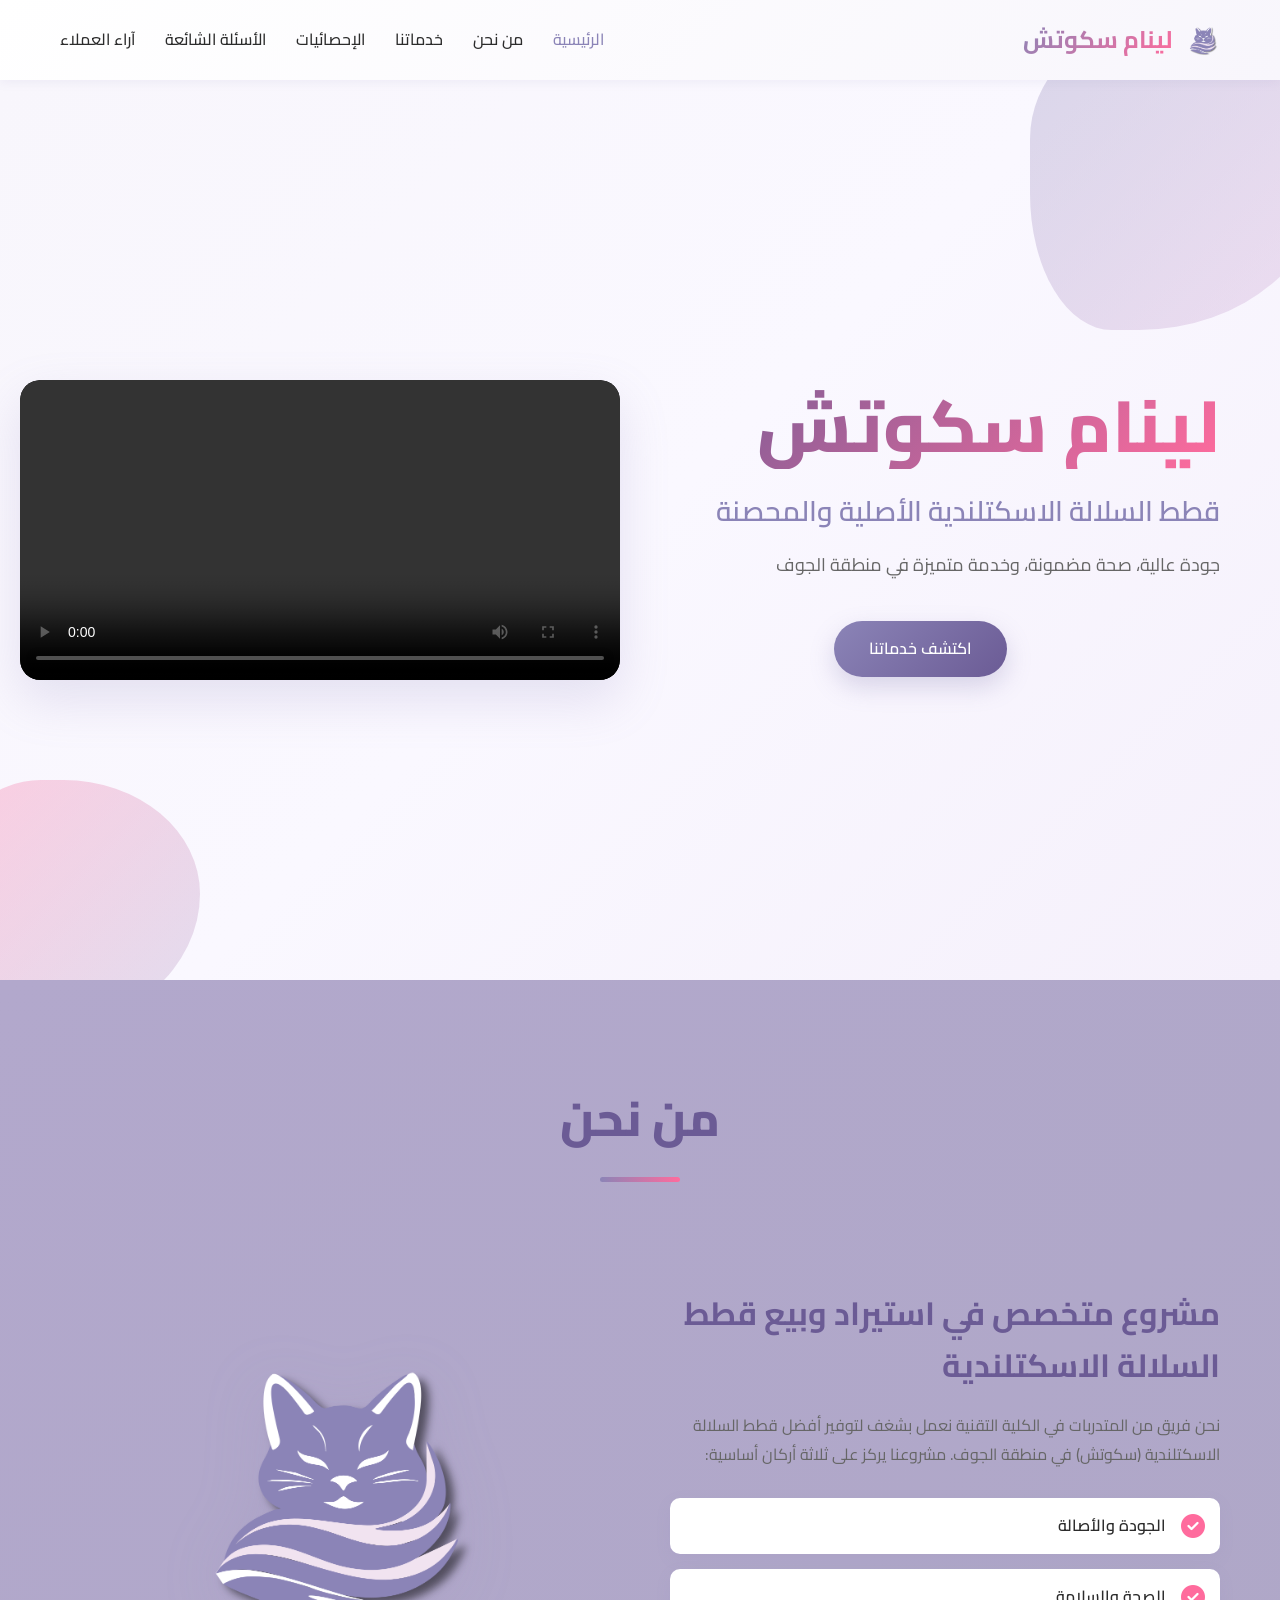
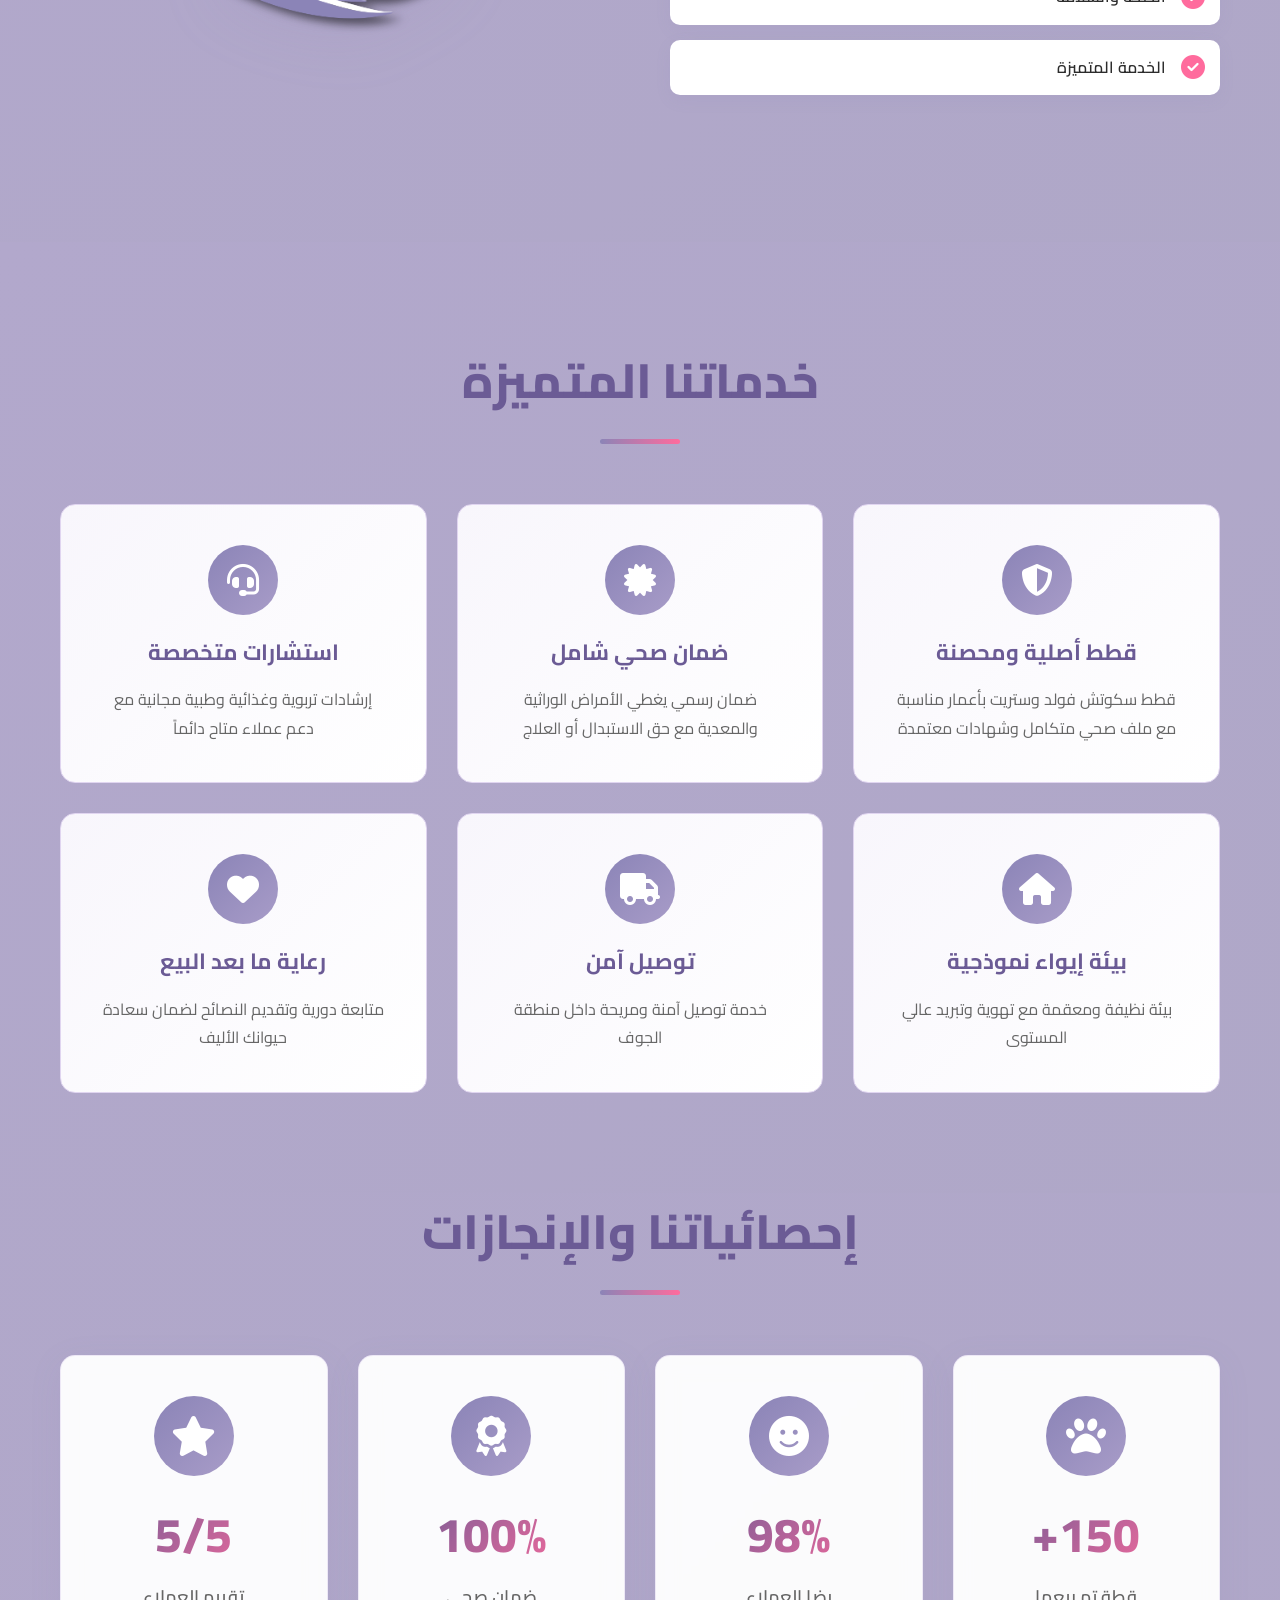
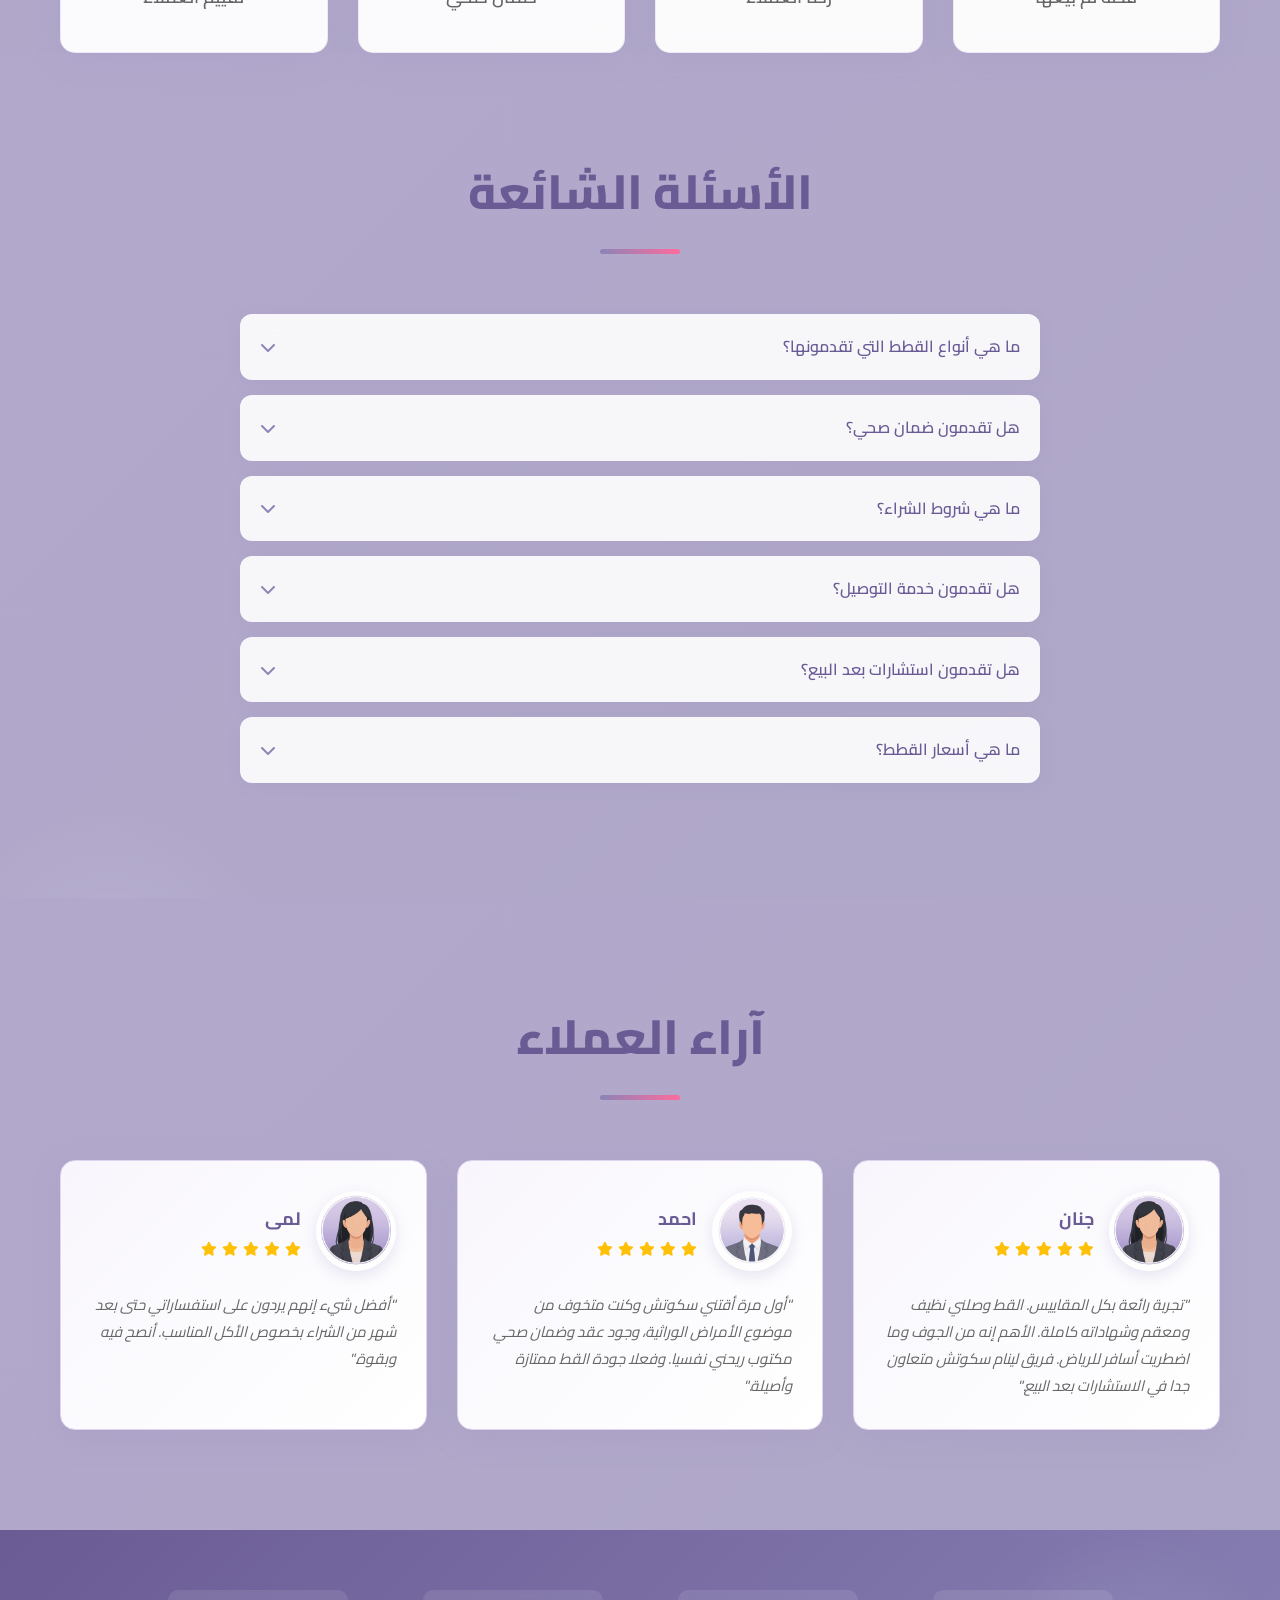
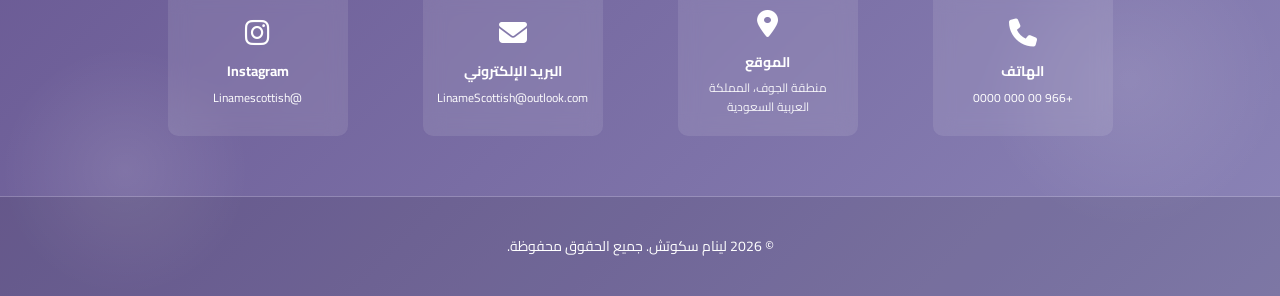
==== commit 8dc48673: "Remove contact page link from nav, center and enlarge discover services button, fix stats link" ====
--- a/index.html
+++ b/index.html
@@ -16,14 +16,19 @@
                 <img src="logo.png" alt="لينام سكوتش" class="logo">
                 <span class="brand-name">لينام سكوتش</span>
             </div>
-            <ul class="nav-links">
+            <ul class="nav-links" id="navLinks">
                 <li><a href="#hero" class="nav-link">الرئيسية</a></li>
                 <li><a href="#about" class="nav-link">من نحن</a></li>
                 <li><a href="#services" class="nav-link">خدماتنا</a></li>
-                <li><a href="#stats" class="nav-link">الإحصائيات</a></li>
+                <li><a href="#stats-survey" class="nav-link">الإحصائيات</a></li>
                 <li><a href="#faq" class="nav-link">الأسئلة الشائعة</a></li>
                 <li><a href="#testimonials" class="nav-link">آراء العملاء</a></li>
             </ul>
+            <button class="hamburger" id="hamburger">
+                <span></span>
+                <span></span>
+                <span></span>
+            </button>
         </div>
     </nav>
 
@@ -38,8 +43,7 @@
             <p class="hero-subtitle">قطط السلالة الاسكتلندية الأصلية والمحصنة</p>
             <p class="hero-description">جودة عالية، صحة مضمونة، وخدمة متميزة في منطقة الجوف</p>
             <div class="hero-buttons">
-                <a href="#services" class="btn btn-primary">اكتشف خدماتنا</a>
-                <a href="contact.html" class="btn btn-secondary">تواصل معنا</a>
+                <a href="#services" class="btn btn-primary btn-large">اكتشف خدماتنا</a>
             </div>
         </div>
         <div class="hero-video">
@@ -142,7 +146,7 @@
     </section>
 
     <!-- Statistics & Ach    <!-- Statistics Section -->
-    <section id="stats" class="stats">        <div class="container">
+    <section id="stats-survey" class="stats">        <div class="container">
             <!-- Achievements -->
             <div class="section-header">
                 <h2 class="section-title">إحصائياتنا والإنجازات</h2>
--- a/styles.css
+++ b/styles.css
@@ -118,6 +118,79 @@
     width: 100%;
 }
 
+/* Hamburger Menu */
+.hamburger {
+    display: none;
+    flex-direction: column;
+    background: none;
+    border: none;
+    cursor: pointer;
+    gap: 6px;
+    padding: 5px;
+}
+
+.hamburger span {
+    width: 25px;
+    height: 3px;
+    background: var(--primary-color);
+    border-radius: 2px;
+    transition: all 0.3s ease;
+}
+
+.hamburger.active span:nth-child(1) {
+    transform: rotate(45deg) translate(10px, 10px);
+}
+
+.hamburger.active span:nth-child(2) {
+    opacity: 0;
+}
+
+.hamburger.active span:nth-child(3) {
+    transform: rotate(-45deg) translate(8px, -8px);
+}
+
+@media (max-width: 768px) {
+    .hamburger {
+        display: flex;
+    }
+    
+    .nav-links {
+        position: absolute;
+        top: 70px;
+        right: 0;
+        left: 0;
+        background: white;
+        flex-direction: column;
+        gap: 0;
+        display: none;
+        box-shadow: 0 5px 20px rgba(139, 132, 183, 0.2);
+        border-top: 2px solid var(--primary-color);
+        z-index: 999;
+    }
+    
+    .nav-links.active {
+        display: flex;
+    }
+    
+    .nav-links li {
+        border-bottom: 1px solid var(--border-color);
+    }
+    
+    .nav-links li:last-child {
+        border-bottom: none;
+    }
+    
+    .nav-link {
+        display: block;
+        padding: 15px 20px;
+        text-align: right;
+    }
+    
+    .nav-link::after {
+        display: none;
+    }
+}
+
 /* ===== Hero Section ===== */
 .hero {
     position: relative;
@@ -212,6 +285,12 @@
     display: flex;
     gap: 20px;
     flex-wrap: wrap;
+    justify-content: center;
+}
+
+.btn-large {
+    padding: 18px 50px;
+    font-size: 18px;
 }
 
 .btn {
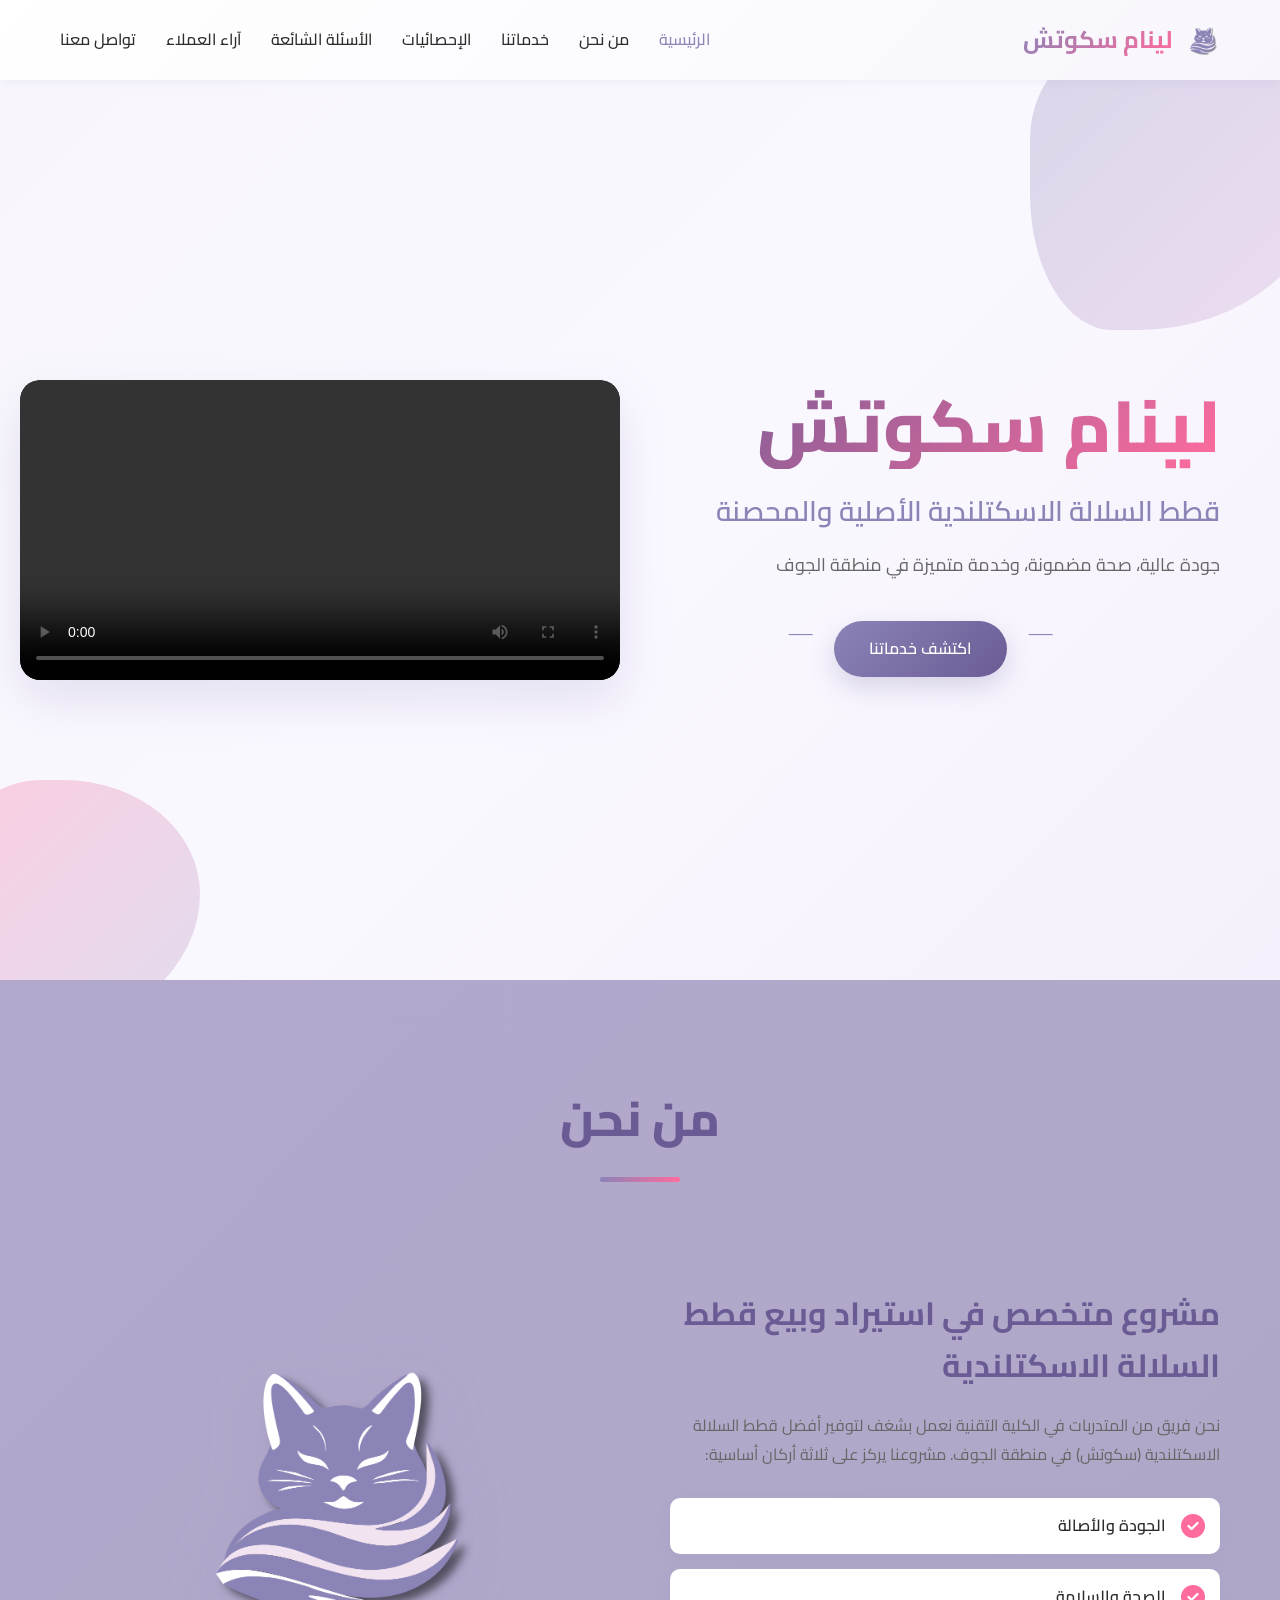
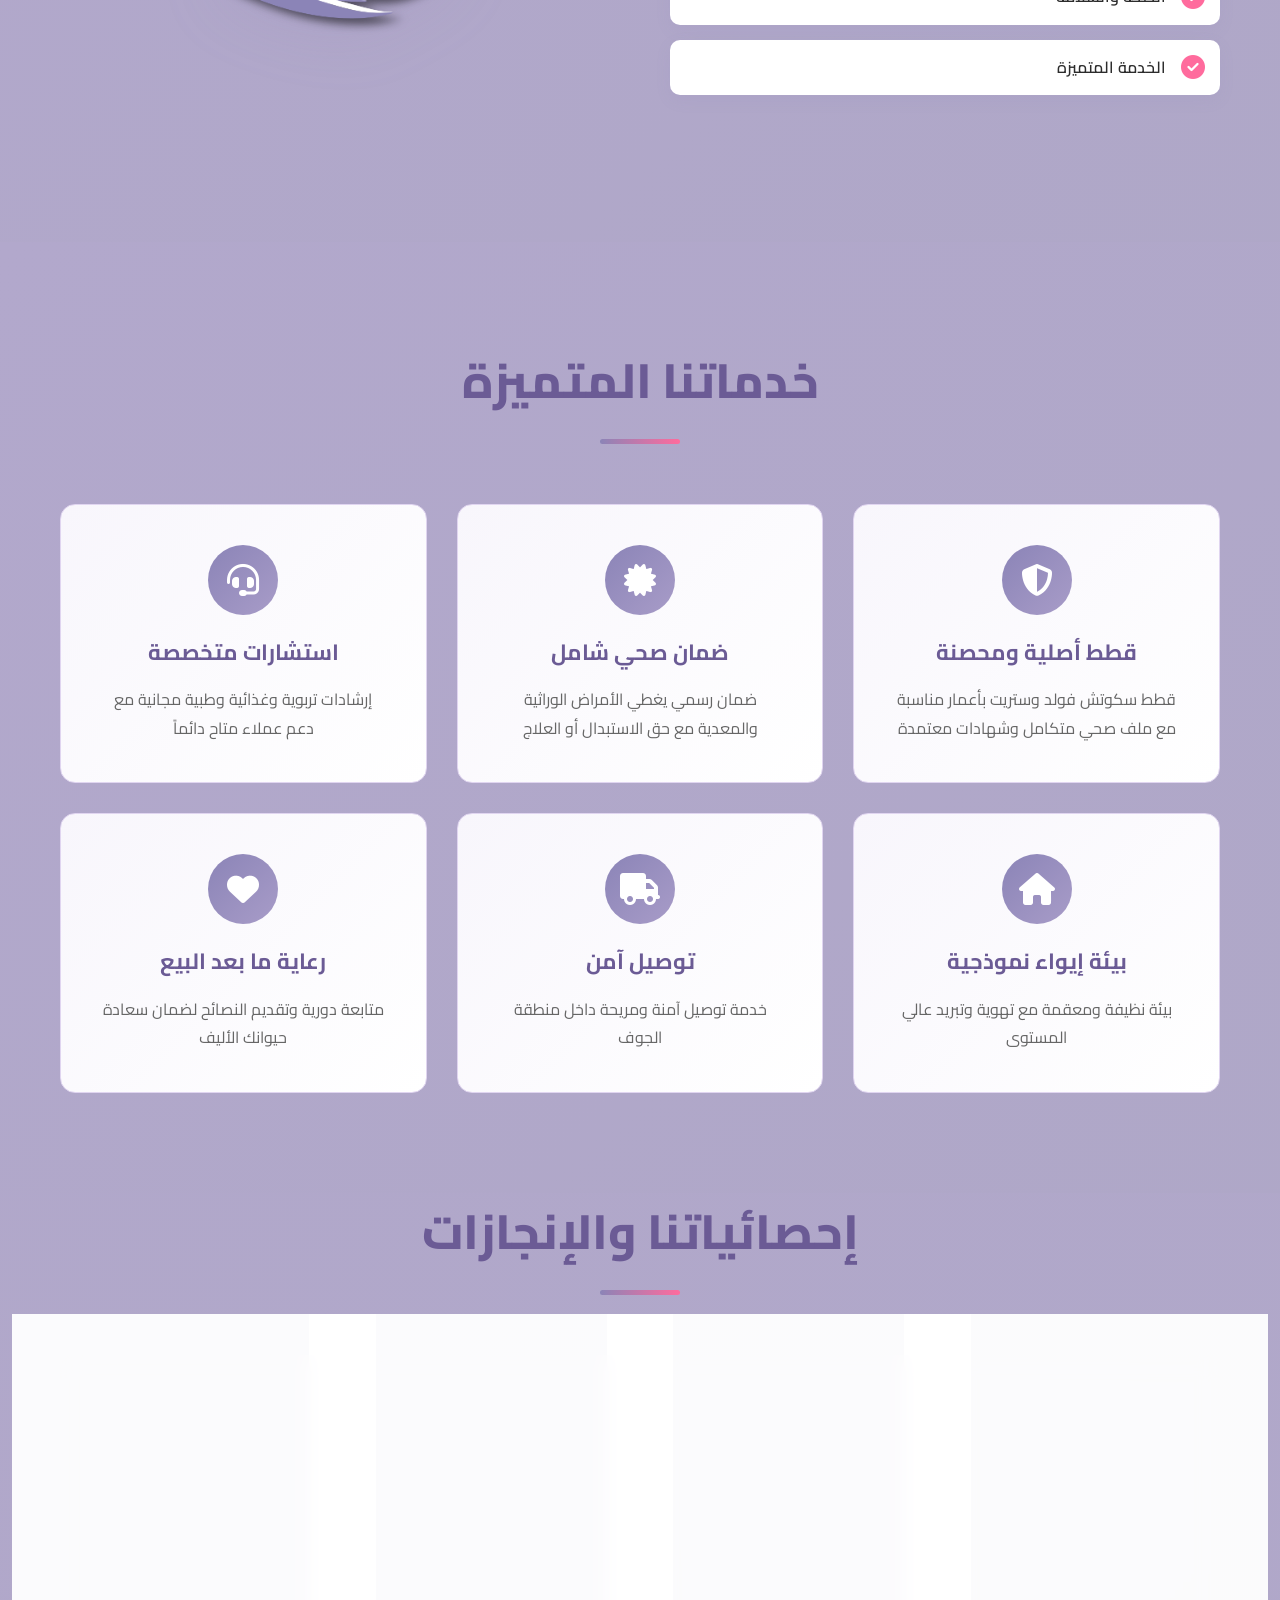
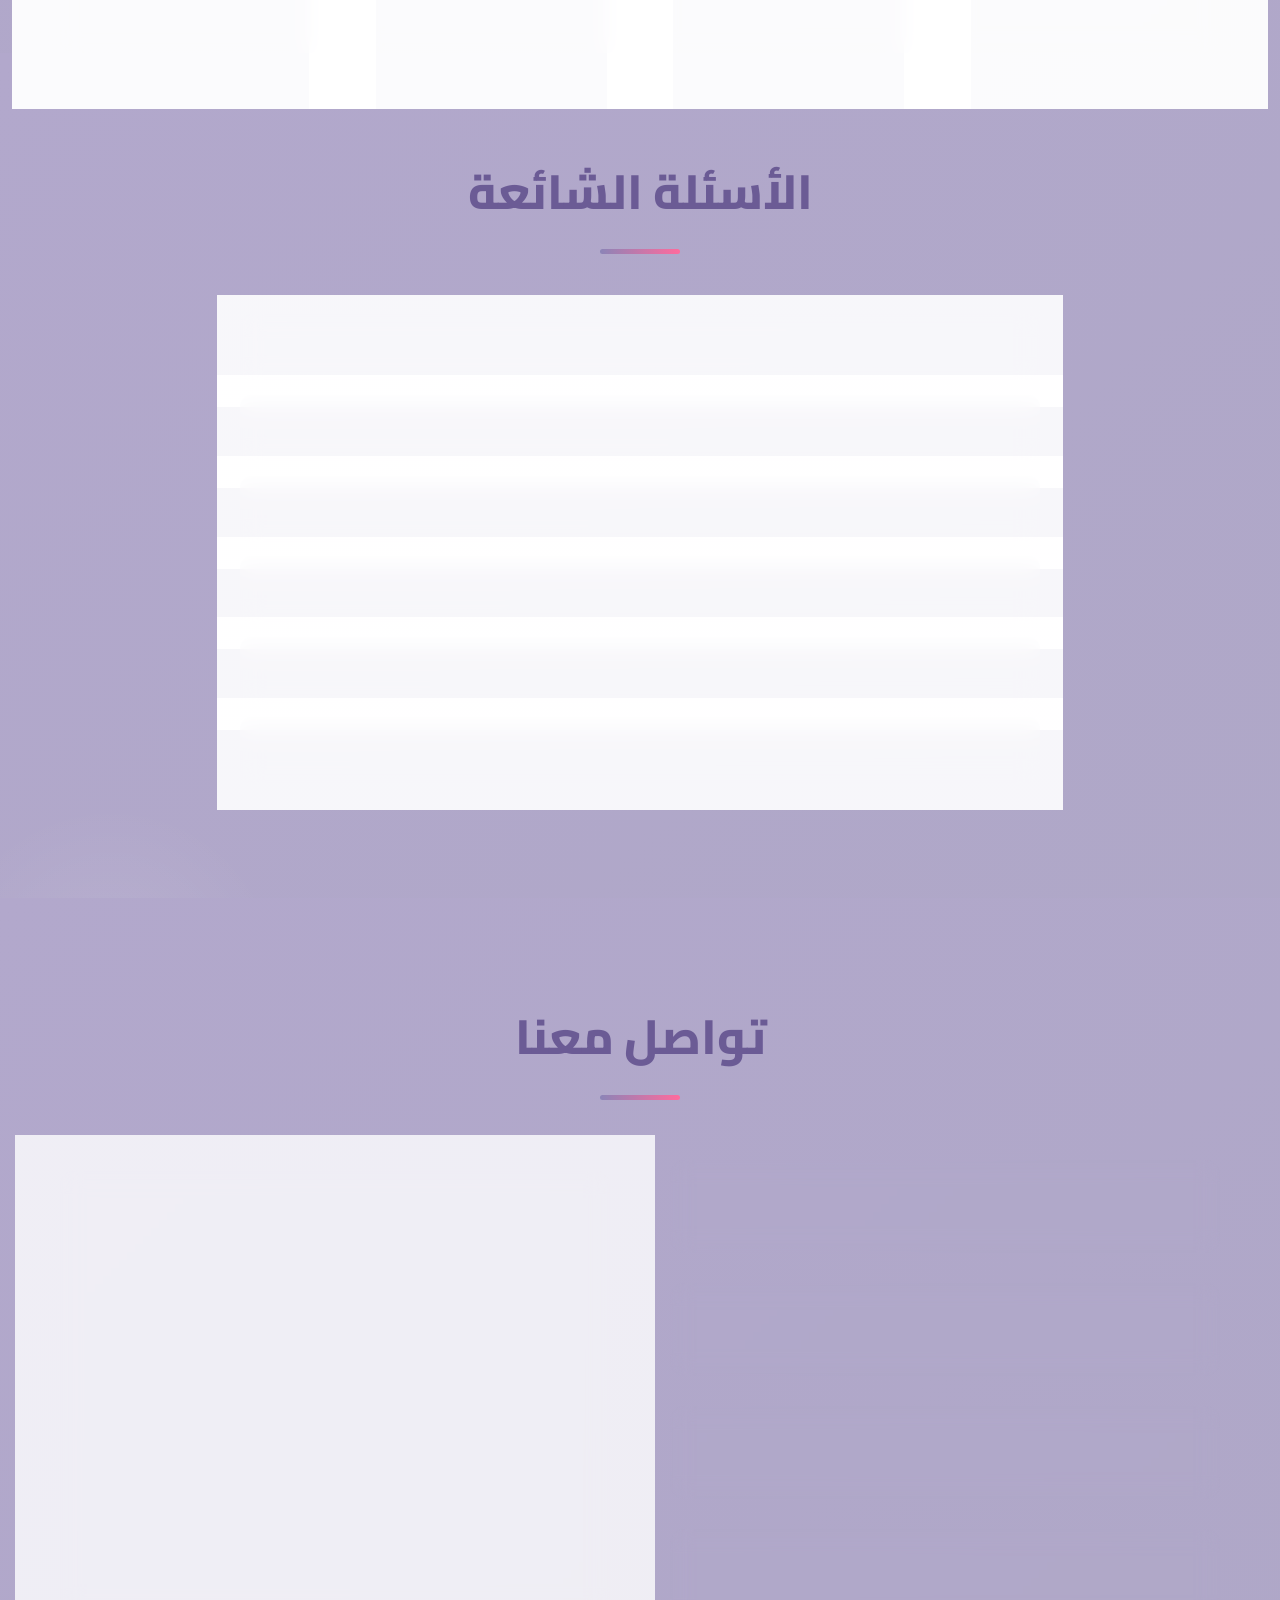
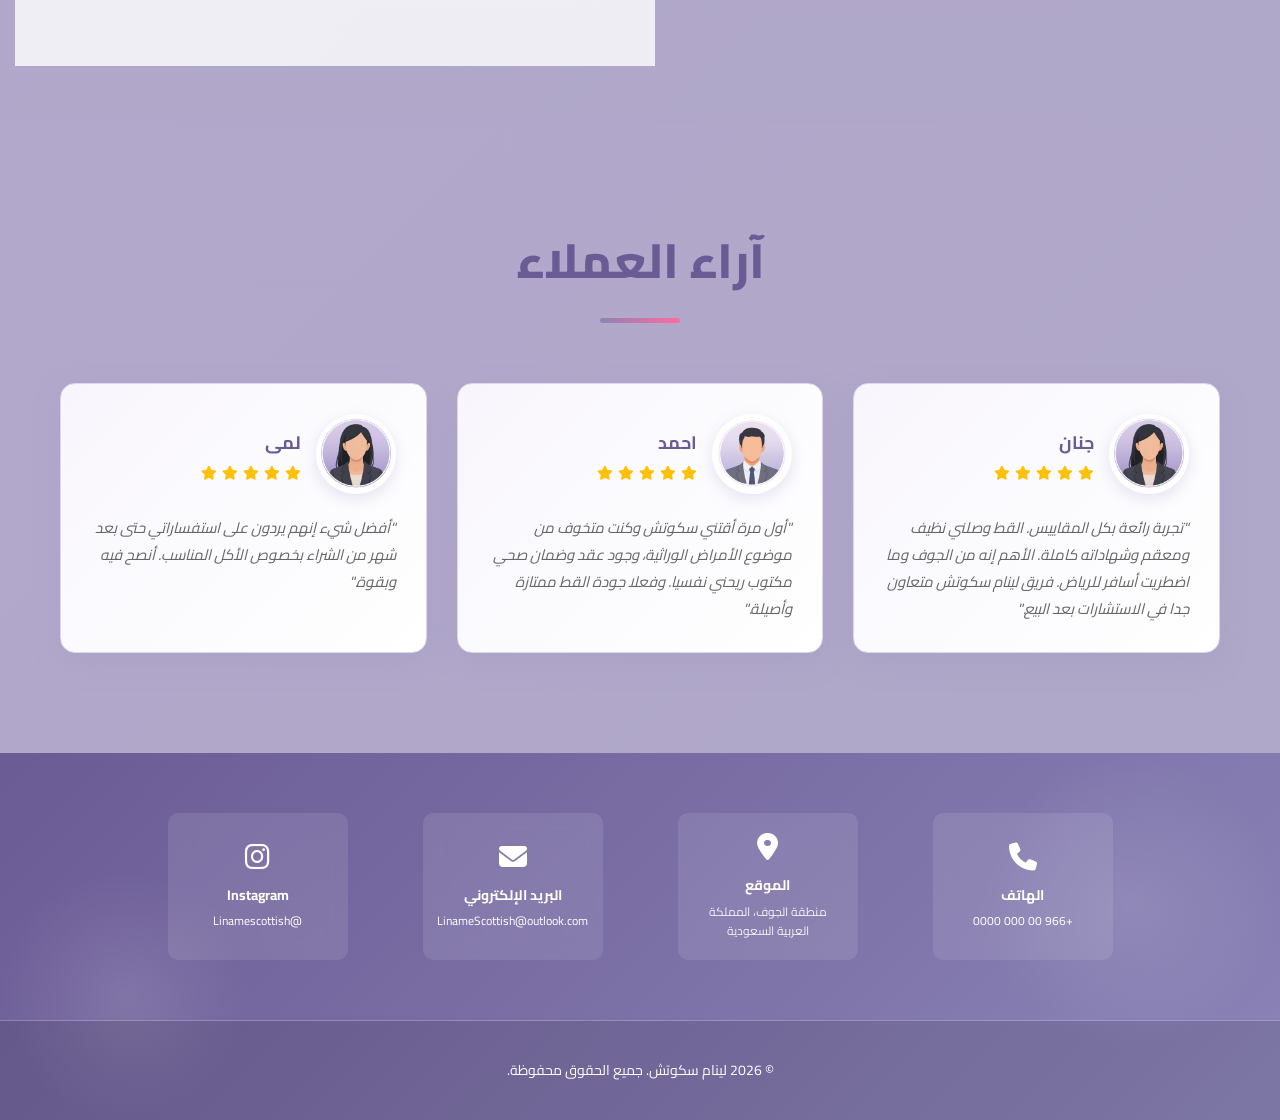
==== commit aaba2352: "Add contact section before testimonials, add decorative lines to button, fix stats link" ====
--- a/index.html
+++ b/index.html
@@ -23,6 +23,7 @@
                 <li><a href="#stats-survey" class="nav-link">الإحصائيات</a></li>
                 <li><a href="#faq" class="nav-link">الأسئلة الشائعة</a></li>
                 <li><a href="#testimonials" class="nav-link">آراء العملاء</a></li>
+                <li><a href="#contact" class="nav-link">تواصل معنا</a></li>
             </ul>
             <button class="hamburger" id="hamburger">
                 <span></span>
@@ -43,7 +44,9 @@
             <p class="hero-subtitle">قطط السلالة الاسكتلندية الأصلية والمحصنة</p>
             <p class="hero-description">جودة عالية، صحة مضمونة، وخدمة متميزة في منطقة الجوف</p>
             <div class="hero-buttons">
+                <span class="btn-decoration">—</span>
                 <a href="#services" class="btn btn-primary btn-large">اكتشف خدماتنا</a>
+                <span class="btn-decoration">—</span>
             </div>
         </div>
         <div class="hero-video">
@@ -248,6 +251,57 @@
                     <div class="faq-answer">
                         <p>تختلف الأسعار حسب السلالة والعمر والخصائص. يرجى التواصل معنا للحصول على عرض سعري مفصل.</p>
                     </div>
+                </div>
+            </div>
+        </div>
+    </section>
+
+    <!-- Contact Section -->
+    <section id="contact" class="contact">
+        <div class="container">
+            <div class="section-header">
+                <h2 class="section-title">تواصل معنا</h2>
+                <div class="title-underline"></div>
+            </div>
+            <div class="contact-content">
+                <div class="contact-info">
+                    <div class="contact-item">
+                        <i class="fas fa-phone"></i>
+                        <div>
+                            <h4>الهاتف</h4>
+                            <p><a href="tel:+966501234567">+966 50 123 4567</a></p>
+                        </div>
+                    </div>
+                    <div class="contact-item">
+                        <i class="fas fa-map-marker-alt"></i>
+                        <div>
+                            <h4>الموقع</h4>
+                            <p>منطقة الجوف، المملكة العربية السعودية</p>
+                        </div>
+                    </div>
+                    <div class="contact-item">
+                        <i class="fas fa-envelope"></i>
+                        <div>
+                            <h4>البريد الإلكتروني</h4>
+                            <p><a href="mailto:LinameScottish@outlook.com">LinameScottish@outlook.com</a></p>
+                        </div>
+                    </div>
+                    <div class="contact-item">
+                        <i class="fab fa-instagram"></i>
+                        <div>
+                            <h4>Instagram</h4>
+                            <p><a href="https://instagram.com/Linamescottish" target="_blank">@Linamescottish</a></p>
+                        </div>
+                    </div>
+                </div>
+                <div class="contact-form-inline">
+                    <h3>رسالة سريعة</h3>
+                    <form class="quick-contact-form" id="quickContactForm">
+                        <input type="text" name="name" placeholder="اسمك" required>
+                        <input type="email" name="email" placeholder="u0628ريدك الإلكتروني" required>
+                        <textarea name="message" placeholder="رسالتك" rows="4" required></textarea>
+                        <button type="submit" class="btn btn-primary">إرسال</button>
+                    </form>
                 </div>
             </div>
         </div>
--- a/styles.css
+++ b/styles.css
@@ -293,6 +293,13 @@
     font-size: 18px;
 }
 
+.btn-decoration {
+    font-size: 24px;
+    color: var(--primary-color);
+    font-weight: 300;
+    line-height: 1;
+}
+
 .btn {
     padding: 15px 35px;
     border-radius: 50px;
@@ -636,6 +643,119 @@
     font-weight: 600;
 }
 
+/* ===== Contact Section ===== */
+.contact {
+    padding: 100px 20px;
+    background: linear-gradient(-45deg, #fcfbfd, #f1e3f0, #b2a8cc, #aea7c6);
+    background-size: 400% 400%;
+    animation: gradient 15s ease infinite;
+}
+
+.contact-content {
+    display: grid;
+    grid-template-columns: 1fr 1fr;
+    gap: 60px;
+    align-items: start;
+}
+
+.contact-info {
+    display: grid;
+    grid-template-columns: 1fr 1fr;
+    gap: 30px;
+}
+
+.contact-item {
+    display: flex;
+    gap: 15px;
+    padding: 20px;
+    background: rgba(255, 255, 255, 0.7);
+    backdrop-filter: blur(10px);
+    border-radius: 15px;
+    box-shadow: 0 10px 30px rgba(139, 132, 183, 0.1);
+    transition: all 0.3s ease;
+}
+
+.contact-item:hover {
+    transform: translateY(-5px);
+    box-shadow: 0 15px 40px rgba(139, 132, 183, 0.2);
+}
+
+.contact-item i {
+    font-size: 24px;
+    color: var(--primary-color);
+    min-width: 30px;
+}
+
+.contact-item h4 {
+    color: var(--text-dark);
+    margin: 0 0 5px 0;
+    font-size: 16px;
+}
+
+.contact-item p {
+    color: var(--text-light);
+    margin: 0;
+    font-size: 14px;
+}
+
+.contact-item a {
+    color: var(--primary-color);
+    text-decoration: none;
+    transition: all 0.3s ease;
+}
+
+.contact-item a:hover {
+    color: var(--primary-dark);
+}
+
+.contact-form-inline {
+    background: rgba(255, 255, 255, 0.8);
+    backdrop-filter: blur(10px);
+    padding: 30px;
+    border-radius: 15px;
+    box-shadow: 0 10px 30px rgba(139, 132, 183, 0.15);
+}
+
+.contact-form-inline h3 {
+    color: var(--text-dark);
+    margin-bottom: 20px;
+    font-size: 20px;
+}
+
+.quick-contact-form {
+    display: flex;
+    flex-direction: column;
+    gap: 15px;
+}
+
+.quick-contact-form input,
+.quick-contact-form textarea {
+    padding: 12px 15px;
+    border: 1px solid var(--border-color);
+    border-radius: 8px;
+    font-family: 'Cairo', 'Tajawal', sans-serif;
+    font-size: 14px;
+    transition: all 0.3s ease;
+}
+
+.quick-contact-form input:focus,
+.quick-contact-form textarea:focus {
+    outline: none;
+    border-color: var(--primary-color);
+    box-shadow: 0 0 10px rgba(139, 132, 183, 0.2);
+}
+
+@media (max-width: 768px) {
+    .contact-content {
+        grid-template-columns: 1fr;
+        gap: 40px;
+    }
+
+    .contact-info {
+        grid-template-columns: 1fr;
+    }
+}
+
 /* ===== Testimonials Section ===== */
 .testimonials {
     padding: 100px 20px;
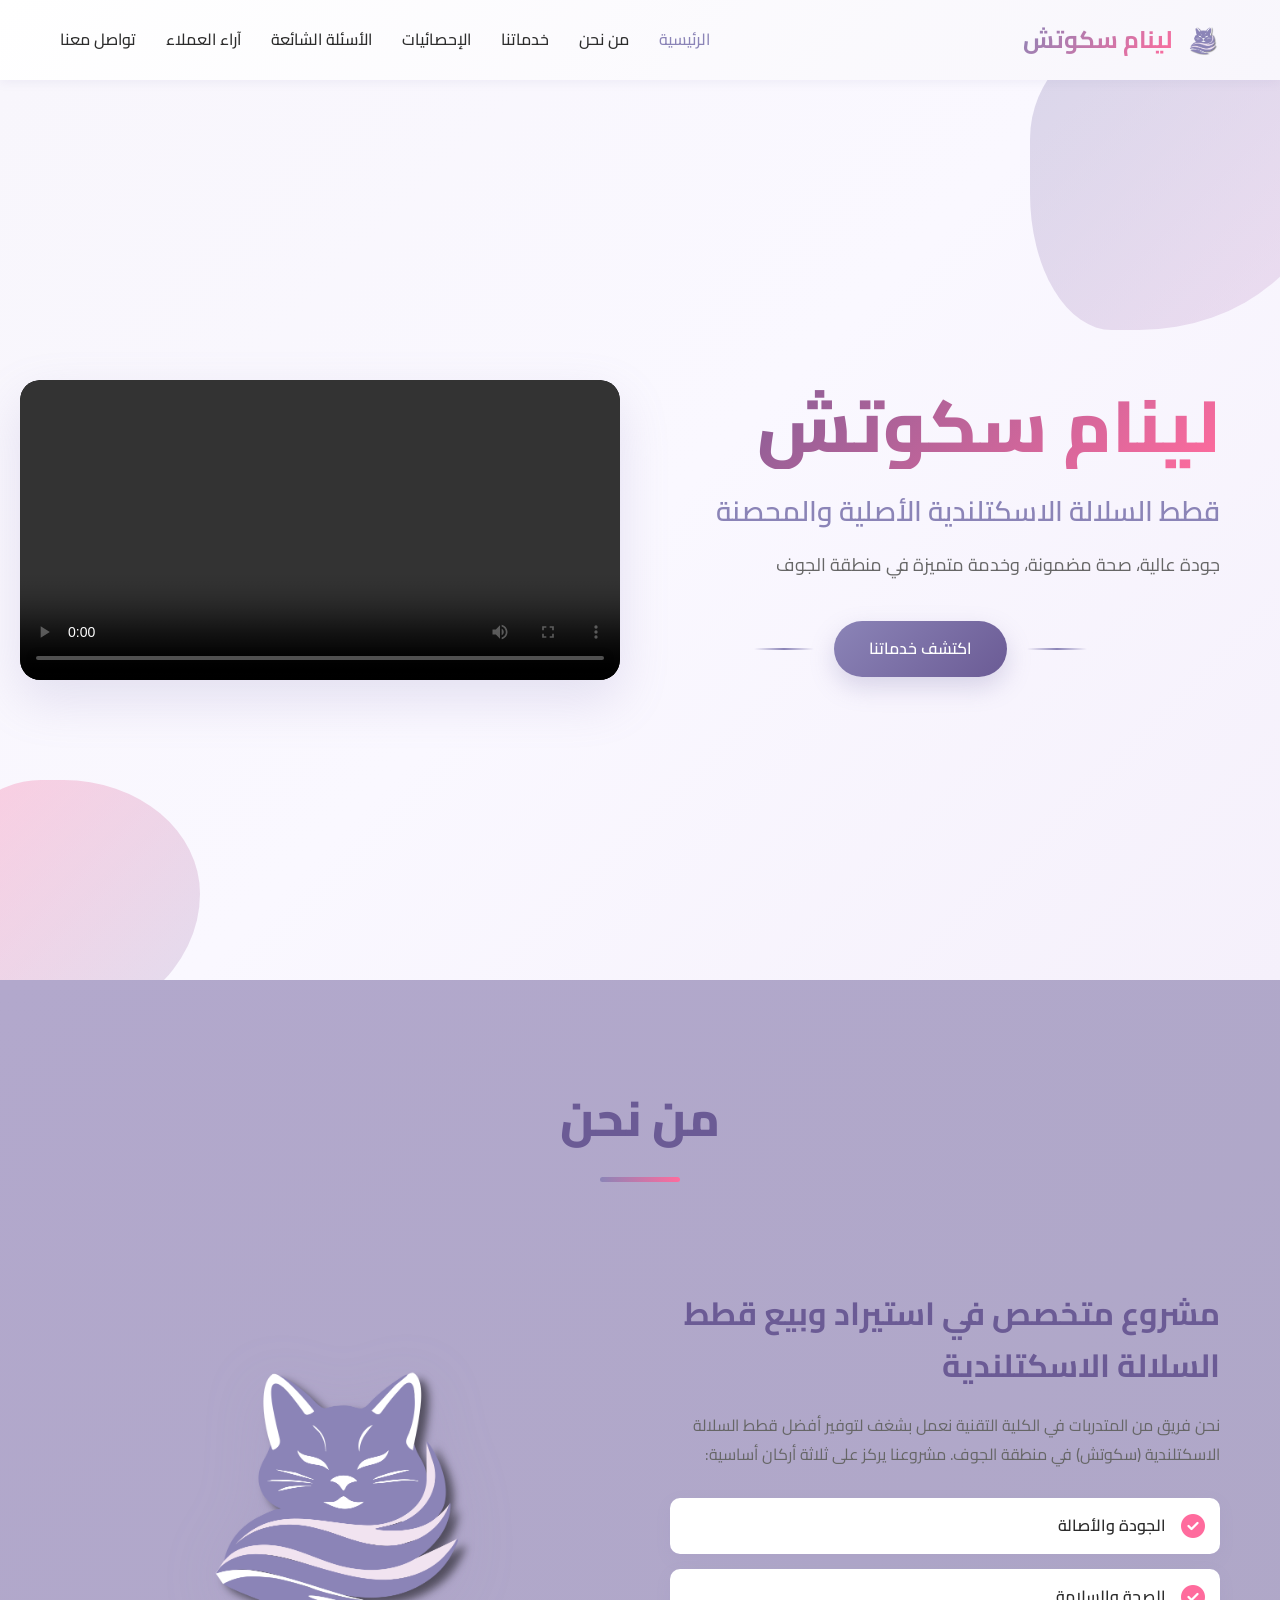
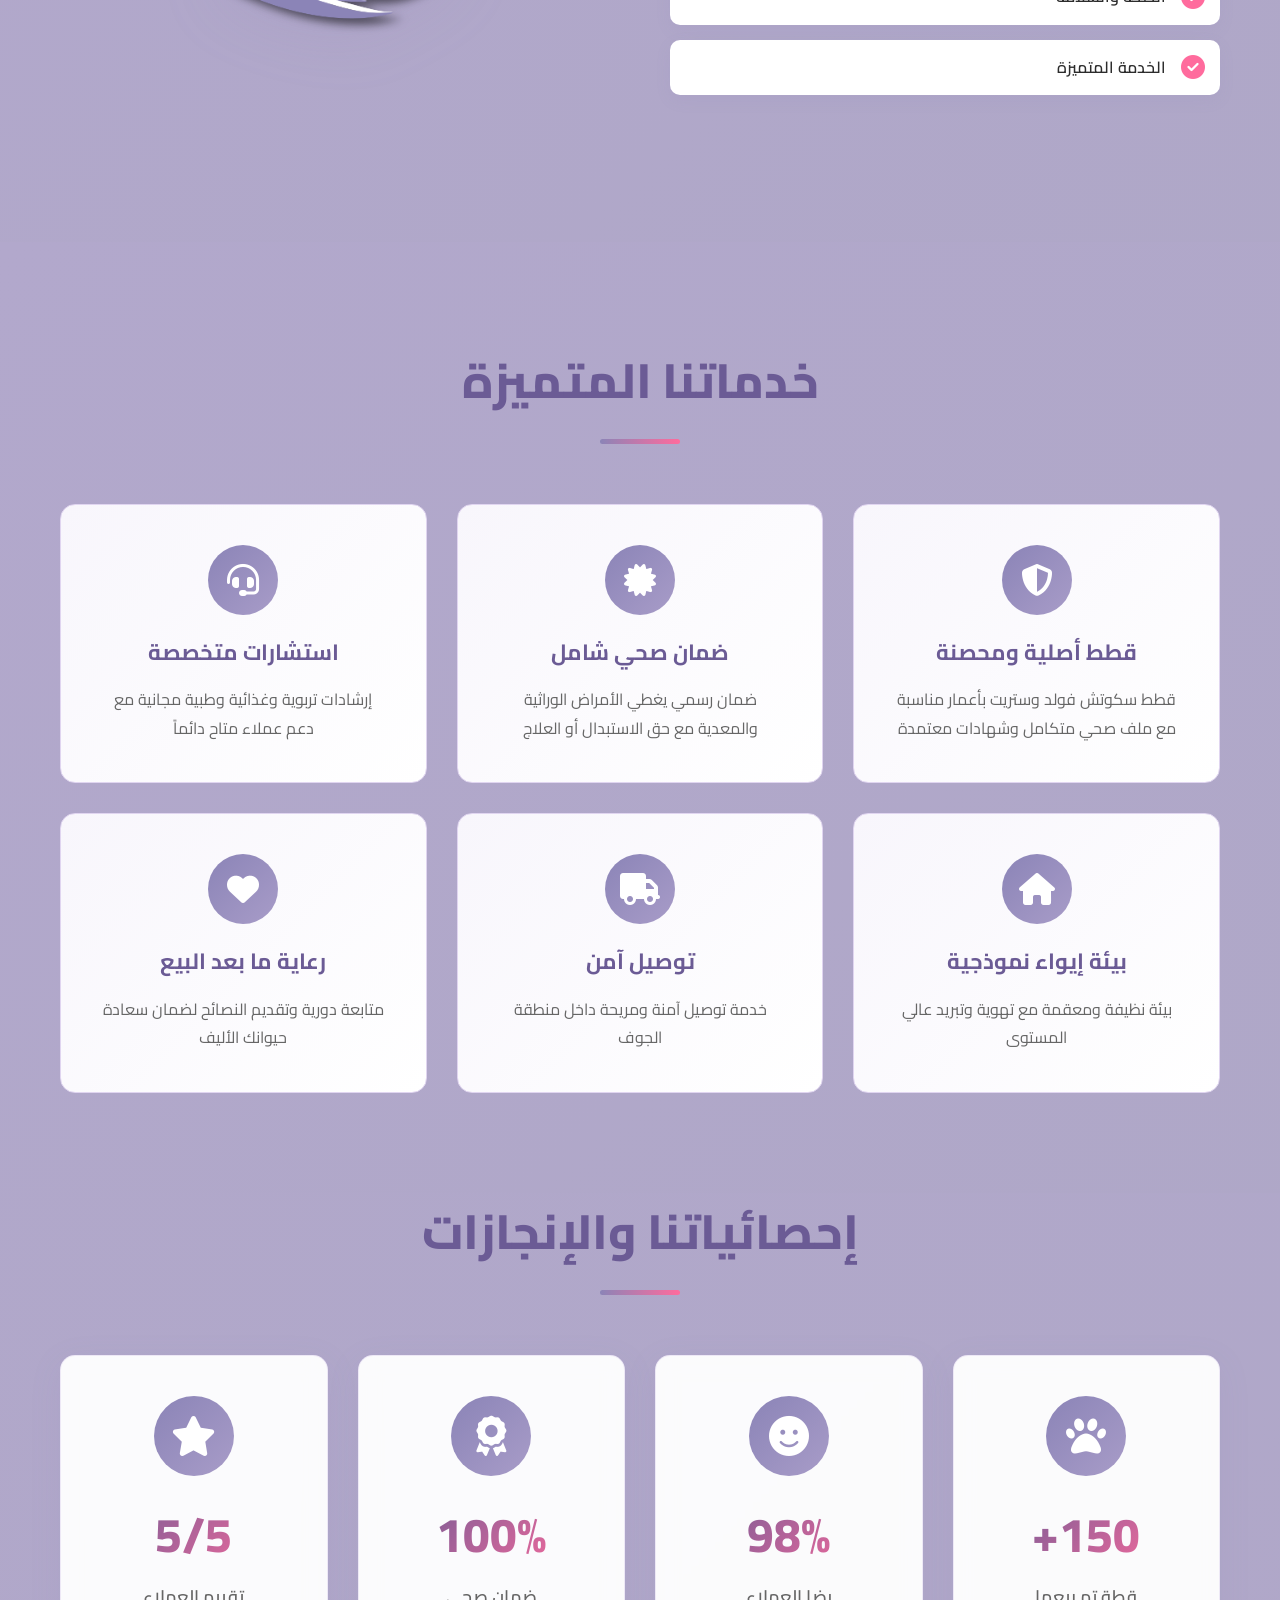
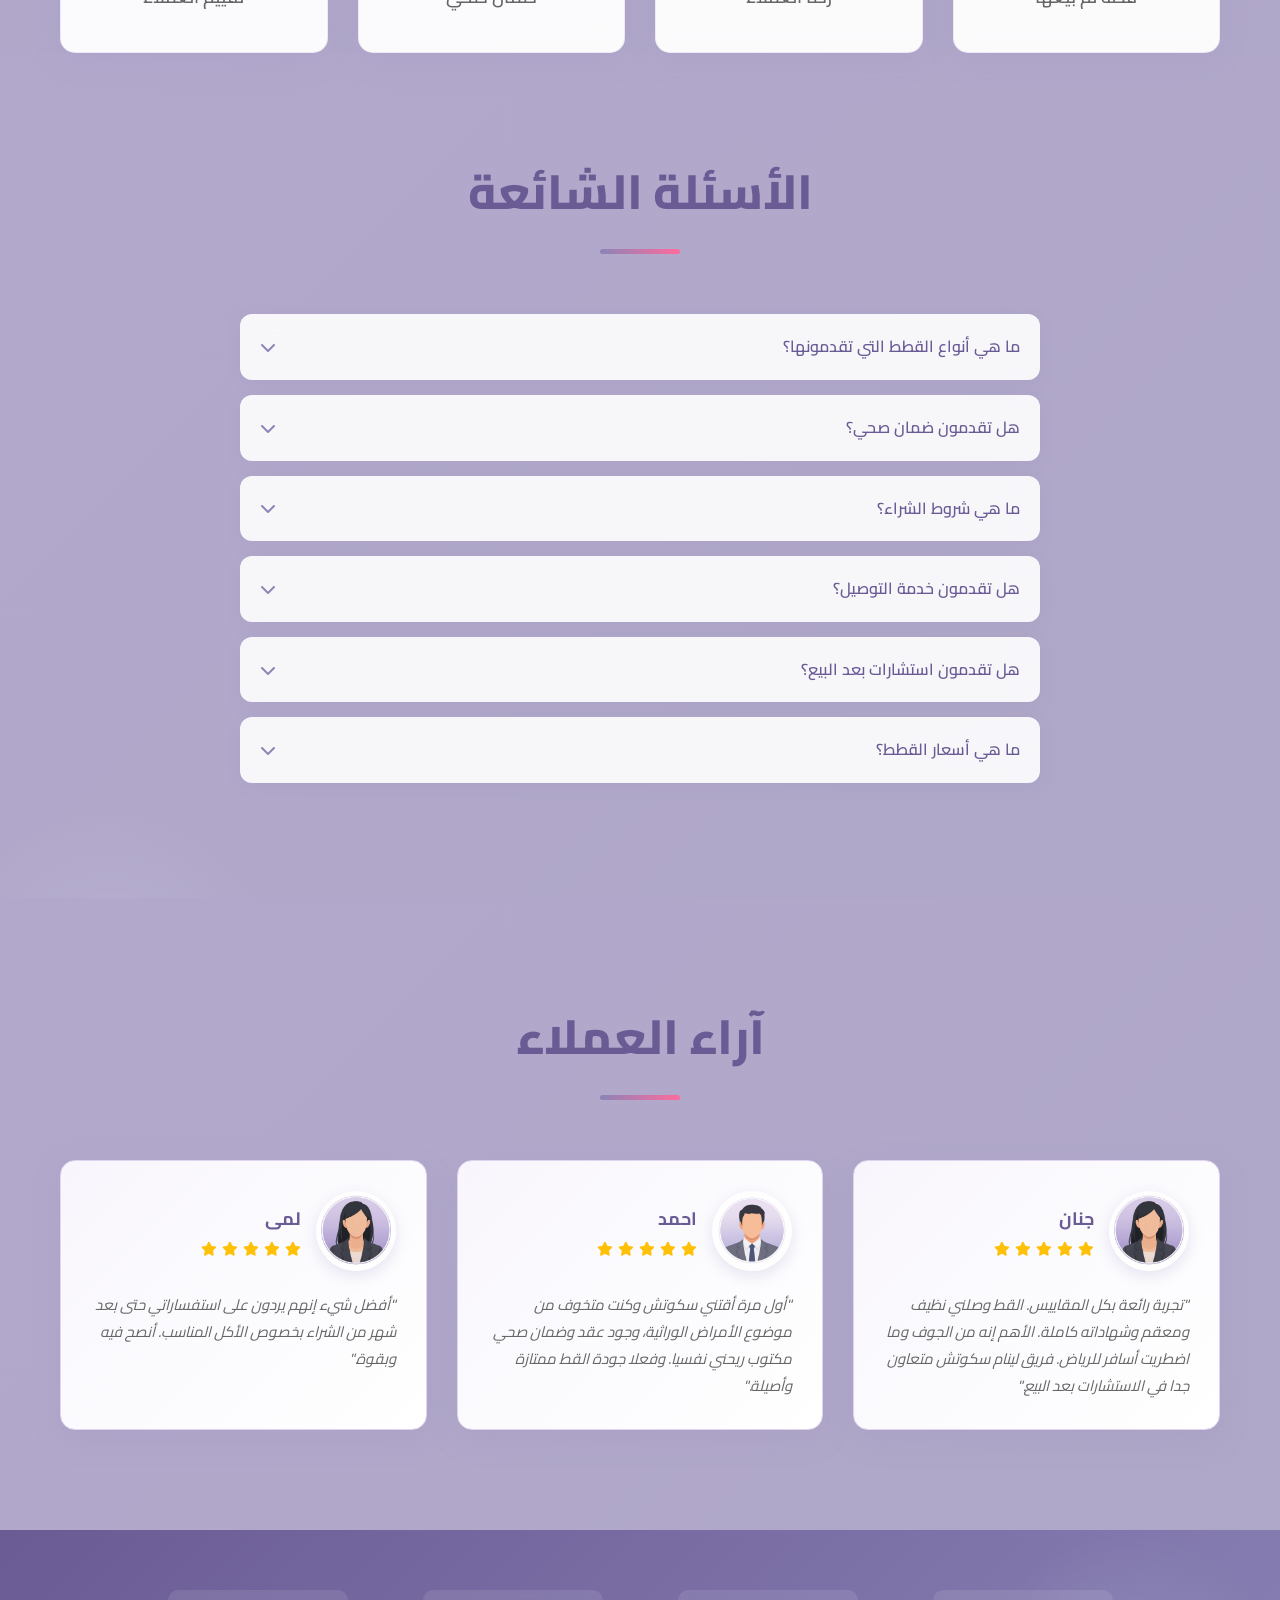
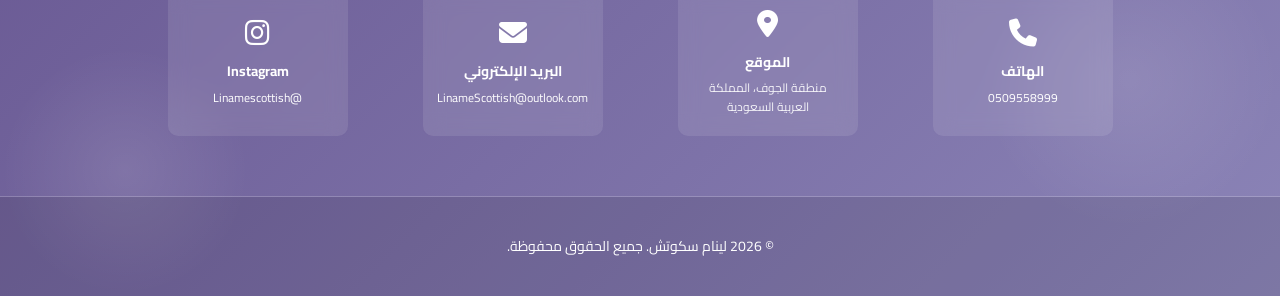
==== commit 12761756: "Remove contact section, restore contact.html link, update phone number to 0509558999, improve button" ====
--- a/index.html
+++ b/index.html
@@ -23,7 +23,7 @@
                 <li><a href="#stats-survey" class="nav-link">الإحصائيات</a></li>
                 <li><a href="#faq" class="nav-link">الأسئلة الشائعة</a></li>
                 <li><a href="#testimonials" class="nav-link">آراء العملاء</a></li>
-                <li><a href="#contact" class="nav-link">تواصل معنا</a></li>
+                <li><a href="contact.html" class="nav-link">تواصل معنا</a></li>
             </ul>
             <button class="hamburger" id="hamburger">
                 <span></span>
@@ -44,9 +44,9 @@
             <p class="hero-subtitle">قطط السلالة الاسكتلندية الأصلية والمحصنة</p>
             <p class="hero-description">جودة عالية، صحة مضمونة، وخدمة متميزة في منطقة الجوف</p>
             <div class="hero-buttons">
-                <span class="btn-decoration">—</span>
+                <span class="btn-decoration btn-decoration-left"></span>
                 <a href="#services" class="btn btn-primary btn-large">اكتشف خدماتنا</a>
-                <span class="btn-decoration">—</span>
+                <span class="btn-decoration btn-decoration-right"></span>
             </div>
         </div>
         <div class="hero-video">
@@ -251,57 +251,6 @@
                     <div class="faq-answer">
                         <p>تختلف الأسعار حسب السلالة والعمر والخصائص. يرجى التواصل معنا للحصول على عرض سعري مفصل.</p>
                     </div>
-                </div>
-            </div>
-        </div>
-    </section>
-
-    <!-- Contact Section -->
-    <section id="contact" class="contact">
-        <div class="container">
-            <div class="section-header">
-                <h2 class="section-title">تواصل معنا</h2>
-                <div class="title-underline"></div>
-            </div>
-            <div class="contact-content">
-                <div class="contact-info">
-                    <div class="contact-item">
-                        <i class="fas fa-phone"></i>
-                        <div>
-                            <h4>الهاتف</h4>
-                            <p><a href="tel:+966501234567">+966 50 123 4567</a></p>
-                        </div>
-                    </div>
-                    <div class="contact-item">
-                        <i class="fas fa-map-marker-alt"></i>
-                        <div>
-                            <h4>الموقع</h4>
-                            <p>منطقة الجوف، المملكة العربية السعودية</p>
-                        </div>
-                    </div>
-                    <div class="contact-item">
-                        <i class="fas fa-envelope"></i>
-                        <div>
-                            <h4>البريد الإلكتروني</h4>
-                            <p><a href="mailto:LinameScottish@outlook.com">LinameScottish@outlook.com</a></p>
-                        </div>
-                    </div>
-                    <div class="contact-item">
-                        <i class="fab fa-instagram"></i>
-                        <div>
-                            <h4>Instagram</h4>
-                            <p><a href="https://instagram.com/Linamescottish" target="_blank">@Linamescottish</a></p>
-                        </div>
-                    </div>
-                </div>
-                <div class="contact-form-inline">
-                    <h3>رسالة سريعة</h3>
-                    <form class="quick-contact-form" id="quickContactForm">
-                        <input type="text" name="name" placeholder="اسمك" required>
-                        <input type="email" name="email" placeholder="u0628ريدك الإلكتروني" required>
-                        <textarea name="message" placeholder="رسالتك" rows="4" required></textarea>
-                        <button type="submit" class="btn btn-primary">إرسال</button>
-                    </form>
                 </div>
             </div>
         </div>
@@ -376,7 +325,7 @@
                         <div class="footer-info-card">
                             <i class="fas fa-phone"></i>
                             <h4>الهاتف</h4>
-                            <p><a href="tel:+966000000000">+966 00 000 0000</a></p>
+                            <p><a href="tel:0509558999">0509558999</a></p>
                         </div>
                         <div class="footer-info-card">
                             <i class="fas fa-map-marker-alt"></i>
--- a/styles.css
+++ b/styles.css
@@ -294,10 +294,17 @@
 }
 
 .btn-decoration {
-    font-size: 24px;
-    color: var(--primary-color);
-    font-weight: 300;
-    line-height: 1;
+    display: none;
+    width: 60px;
+    height: 2px;
+    background: linear-gradient(90deg, transparent, var(--primary-color), transparent);
+    align-self: center;
+}
+
+@media (min-width: 769px) {
+    .btn-decoration {
+        display: block;
+    }
 }
 
 .btn {
@@ -643,119 +650,6 @@
     font-weight: 600;
 }
 
-/* ===== Contact Section ===== */
-.contact {
-    padding: 100px 20px;
-    background: linear-gradient(-45deg, #fcfbfd, #f1e3f0, #b2a8cc, #aea7c6);
-    background-size: 400% 400%;
-    animation: gradient 15s ease infinite;
-}
-
-.contact-content {
-    display: grid;
-    grid-template-columns: 1fr 1fr;
-    gap: 60px;
-    align-items: start;
-}
-
-.contact-info {
-    display: grid;
-    grid-template-columns: 1fr 1fr;
-    gap: 30px;
-}
-
-.contact-item {
-    display: flex;
-    gap: 15px;
-    padding: 20px;
-    background: rgba(255, 255, 255, 0.7);
-    backdrop-filter: blur(10px);
-    border-radius: 15px;
-    box-shadow: 0 10px 30px rgba(139, 132, 183, 0.1);
-    transition: all 0.3s ease;
-}
-
-.contact-item:hover {
-    transform: translateY(-5px);
-    box-shadow: 0 15px 40px rgba(139, 132, 183, 0.2);
-}
-
-.contact-item i {
-    font-size: 24px;
-    color: var(--primary-color);
-    min-width: 30px;
-}
-
-.contact-item h4 {
-    color: var(--text-dark);
-    margin: 0 0 5px 0;
-    font-size: 16px;
-}
-
-.contact-item p {
-    color: var(--text-light);
-    margin: 0;
-    font-size: 14px;
-}
-
-.contact-item a {
-    color: var(--primary-color);
-    text-decoration: none;
-    transition: all 0.3s ease;
-}
-
-.contact-item a:hover {
-    color: var(--primary-dark);
-}
-
-.contact-form-inline {
-    background: rgba(255, 255, 255, 0.8);
-    backdrop-filter: blur(10px);
-    padding: 30px;
-    border-radius: 15px;
-    box-shadow: 0 10px 30px rgba(139, 132, 183, 0.15);
-}
-
-.contact-form-inline h3 {
-    color: var(--text-dark);
-    margin-bottom: 20px;
-    font-size: 20px;
-}
-
-.quick-contact-form {
-    display: flex;
-    flex-direction: column;
-    gap: 15px;
-}
-
-.quick-contact-form input,
-.quick-contact-form textarea {
-    padding: 12px 15px;
-    border: 1px solid var(--border-color);
-    border-radius: 8px;
-    font-family: 'Cairo', 'Tajawal', sans-serif;
-    font-size: 14px;
-    transition: all 0.3s ease;
-}
-
-.quick-contact-form input:focus,
-.quick-contact-form textarea:focus {
-    outline: none;
-    border-color: var(--primary-color);
-    box-shadow: 0 0 10px rgba(139, 132, 183, 0.2);
-}
-
-@media (max-width: 768px) {
-    .contact-content {
-        grid-template-columns: 1fr;
-        gap: 40px;
-    }
-
-    .contact-info {
-        grid-template-columns: 1fr;
-    }
-}
-
 /* ===== Testimonials Section ===== */
 .testimonials {
     padding: 100px 20px;
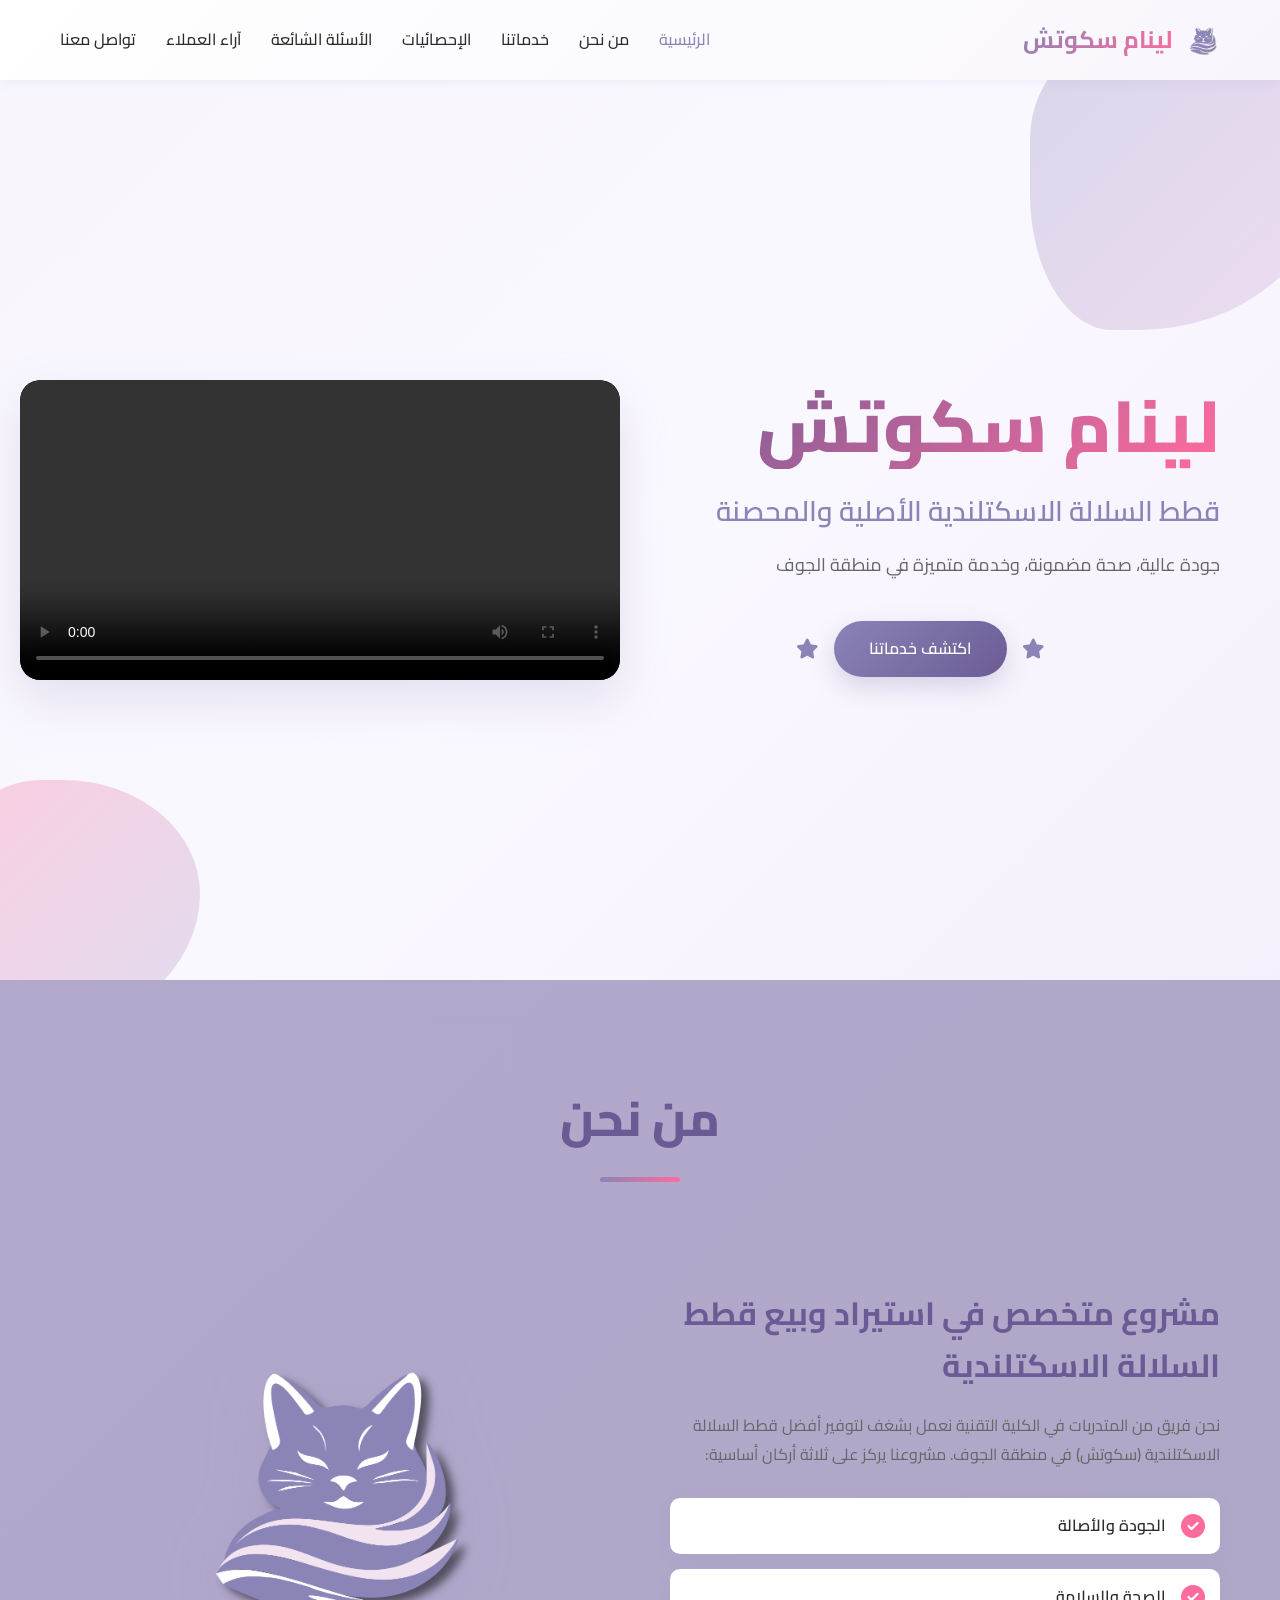
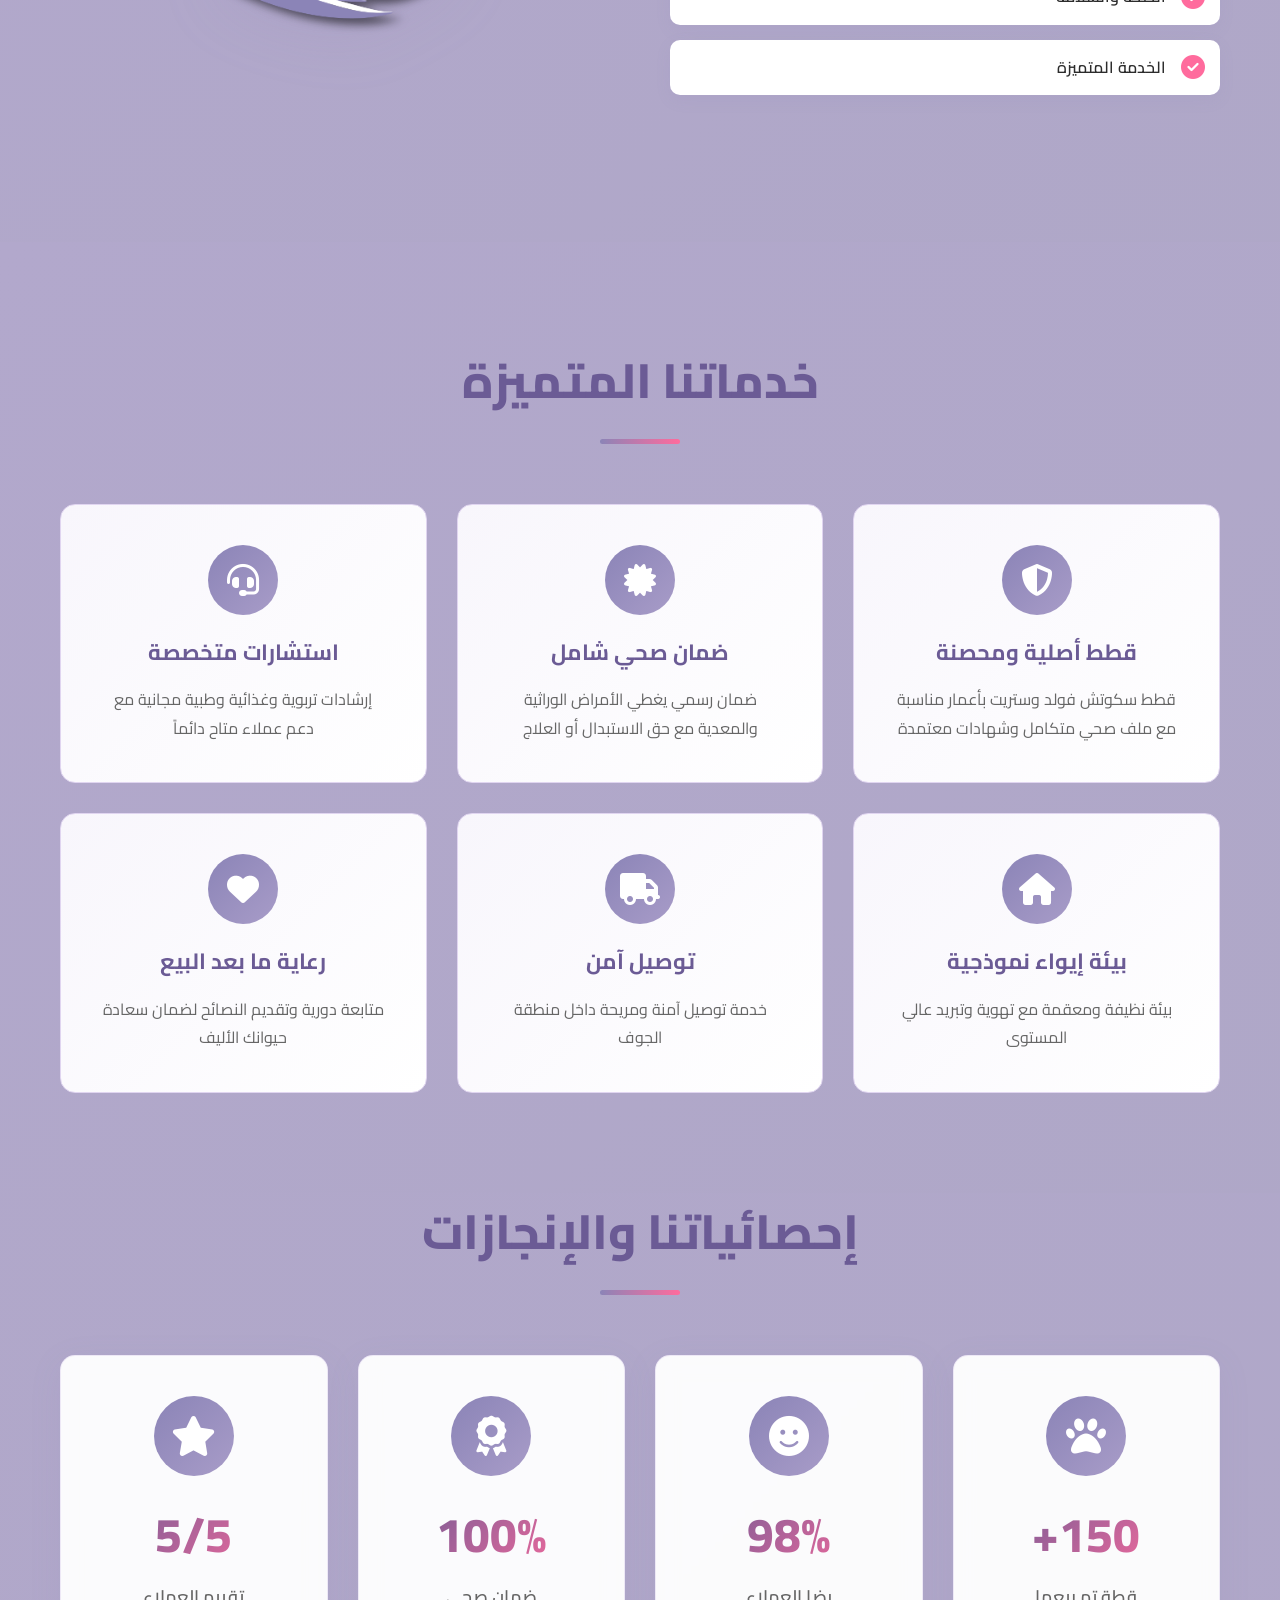
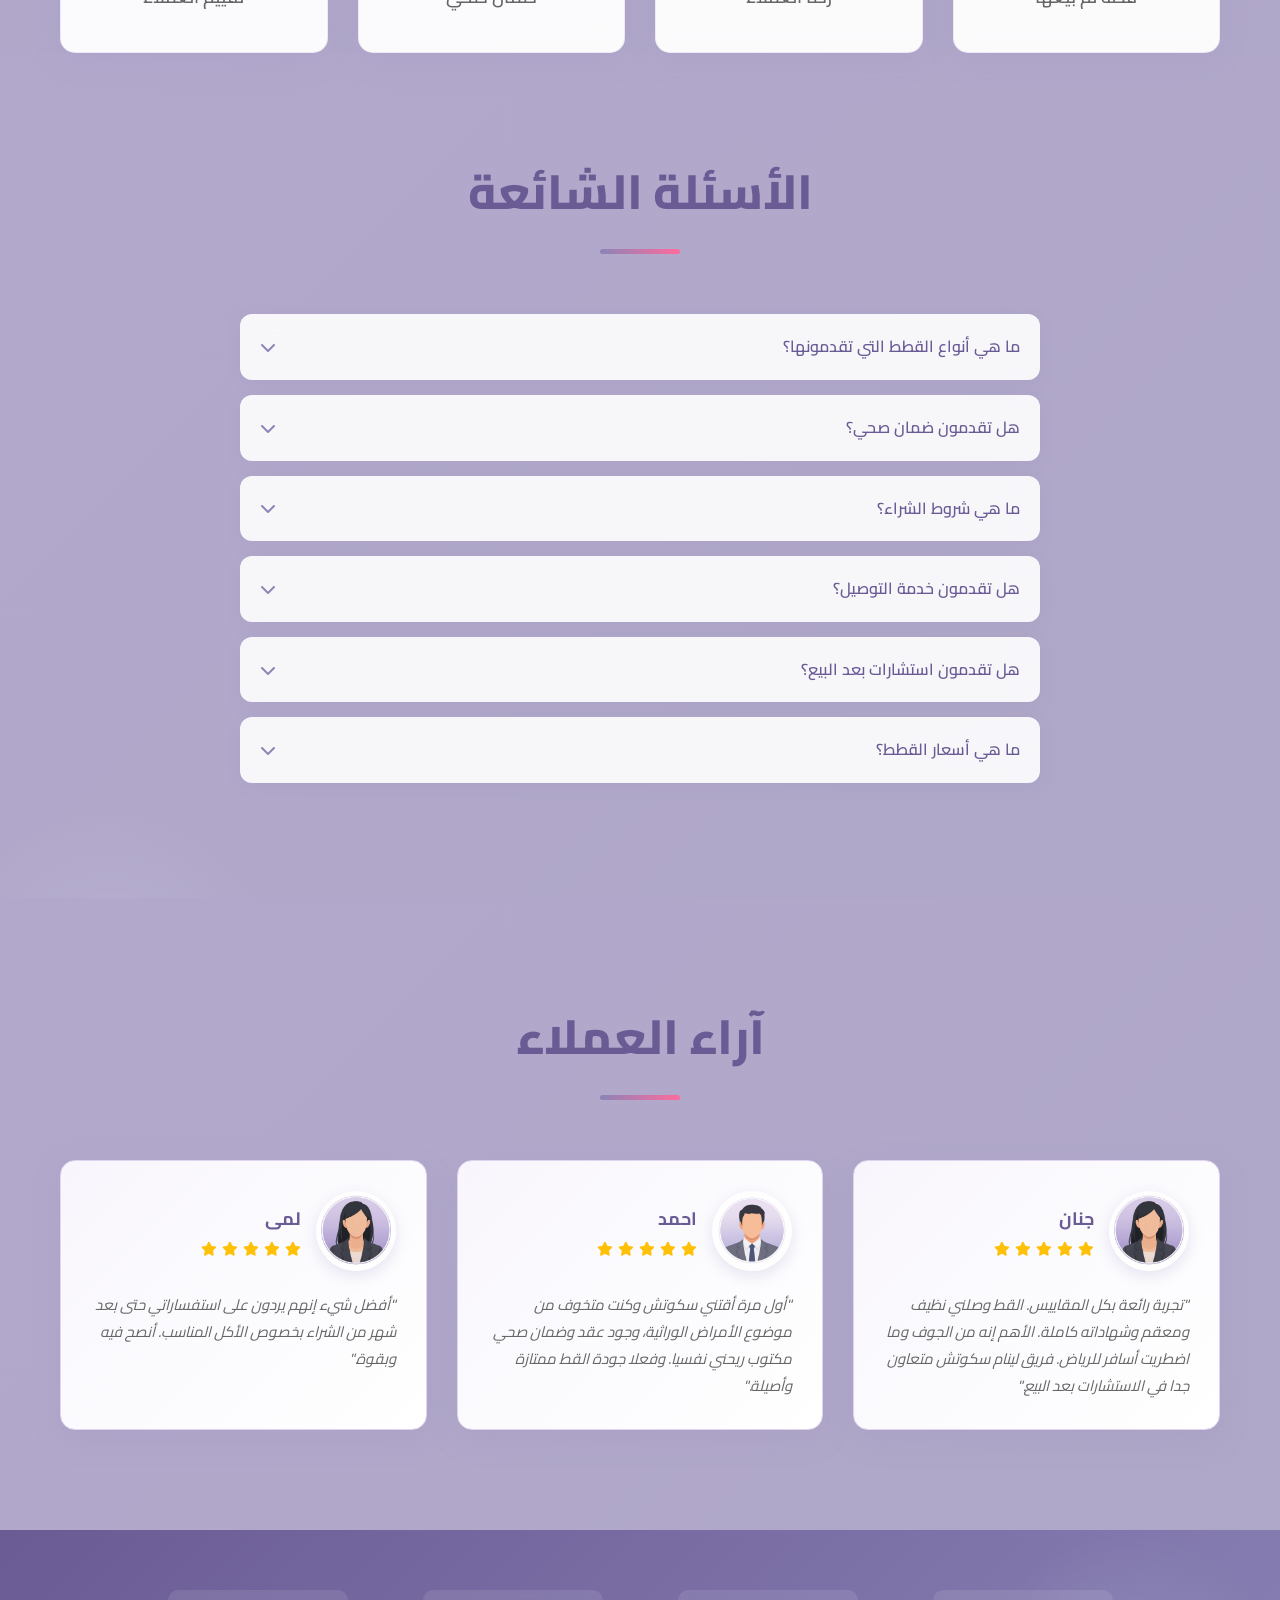
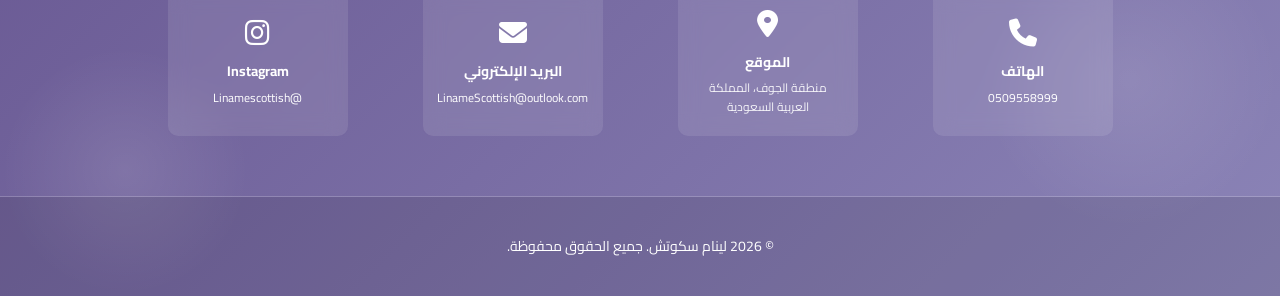
==== commit 15e09903: "Add animated floating star icons around discover services button" ====
--- a/index.html
+++ b/index.html
@@ -44,9 +44,9 @@
             <p class="hero-subtitle">قطط السلالة الاسكتلندية الأصلية والمحصنة</p>
             <p class="hero-description">جودة عالية، صحة مضمونة، وخدمة متميزة في منطقة الجوف</p>
             <div class="hero-buttons">
-                <span class="btn-decoration btn-decoration-left"></span>
+                <span class="btn-icon btn-icon-left"><i class="fas fa-star"></i></span>
                 <a href="#services" class="btn btn-primary btn-large">اكتشف خدماتنا</a>
-                <span class="btn-decoration btn-decoration-right"></span>
+                <span class="btn-icon btn-icon-right"><i class="fas fa-star"></i></span>
             </div>
         </div>
         <div class="hero-video">
--- a/styles.css
+++ b/styles.css
@@ -283,9 +283,10 @@
 
 .hero-buttons {
     display: flex;
-    gap: 20px;
+    gap: 15px;
     flex-wrap: wrap;
     justify-content: center;
+    align-items: center;
 }
 
 .btn-large {
@@ -293,18 +294,34 @@
     font-size: 18px;
 }
 
-.btn-decoration {
+.btn-icon {
     display: none;
-    width: 60px;
-    height: 2px;
-    background: linear-gradient(90deg, transparent, var(--primary-color), transparent);
-    align-self: center;
+    font-size: 20px;
+    color: var(--primary-color);
+    animation: float 3s ease-in-out infinite;
 }
 
 @media (min-width: 769px) {
-    .btn-decoration {
-        display: block;
-    }
+    .btn-icon {
+        display: inline-block;
+    }
+}
+
+@keyframes float {
+    0%, 100% {
+        transform: translateY(0px);
+    }
+    50% {
+        transform: translateY(-10px);
+    }
+}
+
+.btn-icon-left {
+    animation-delay: 0s;
+}
+
+.btn-icon-right {
+    animation-delay: 0.3s;
 }
 
 .btn {
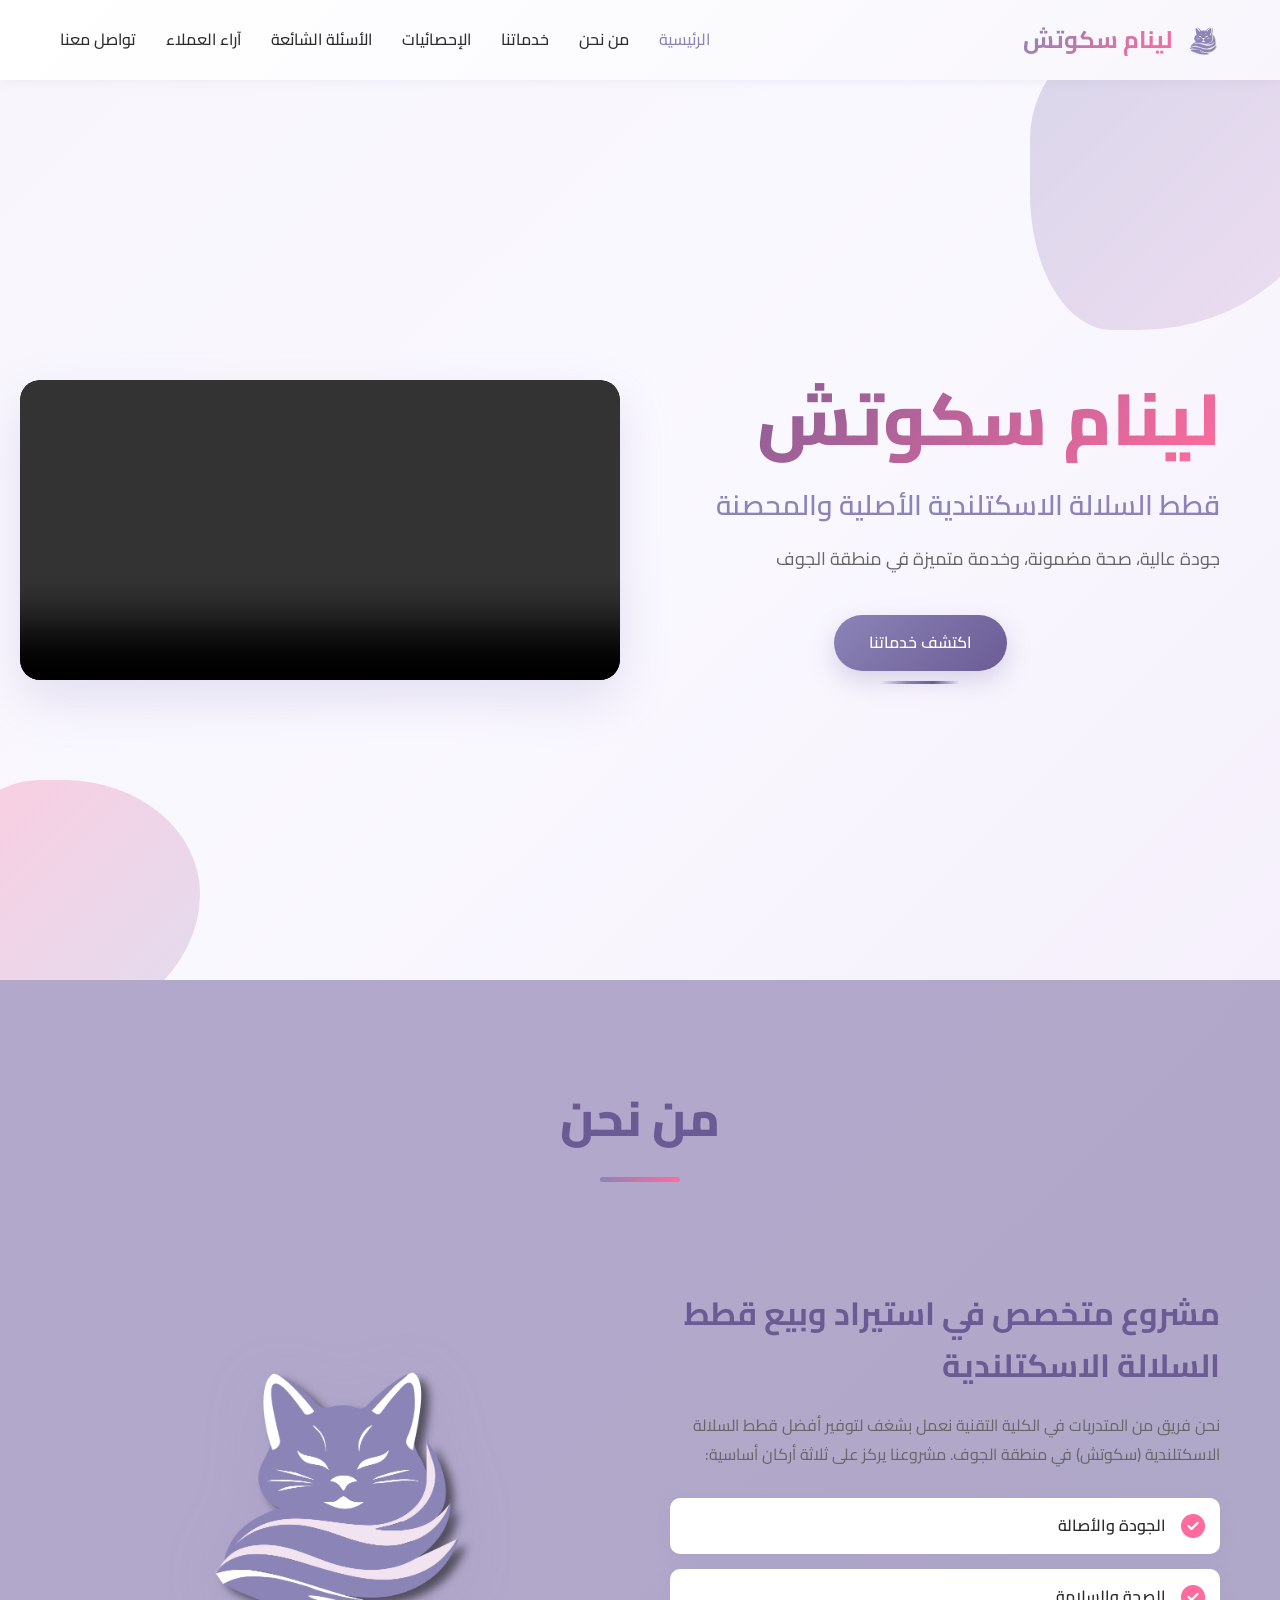
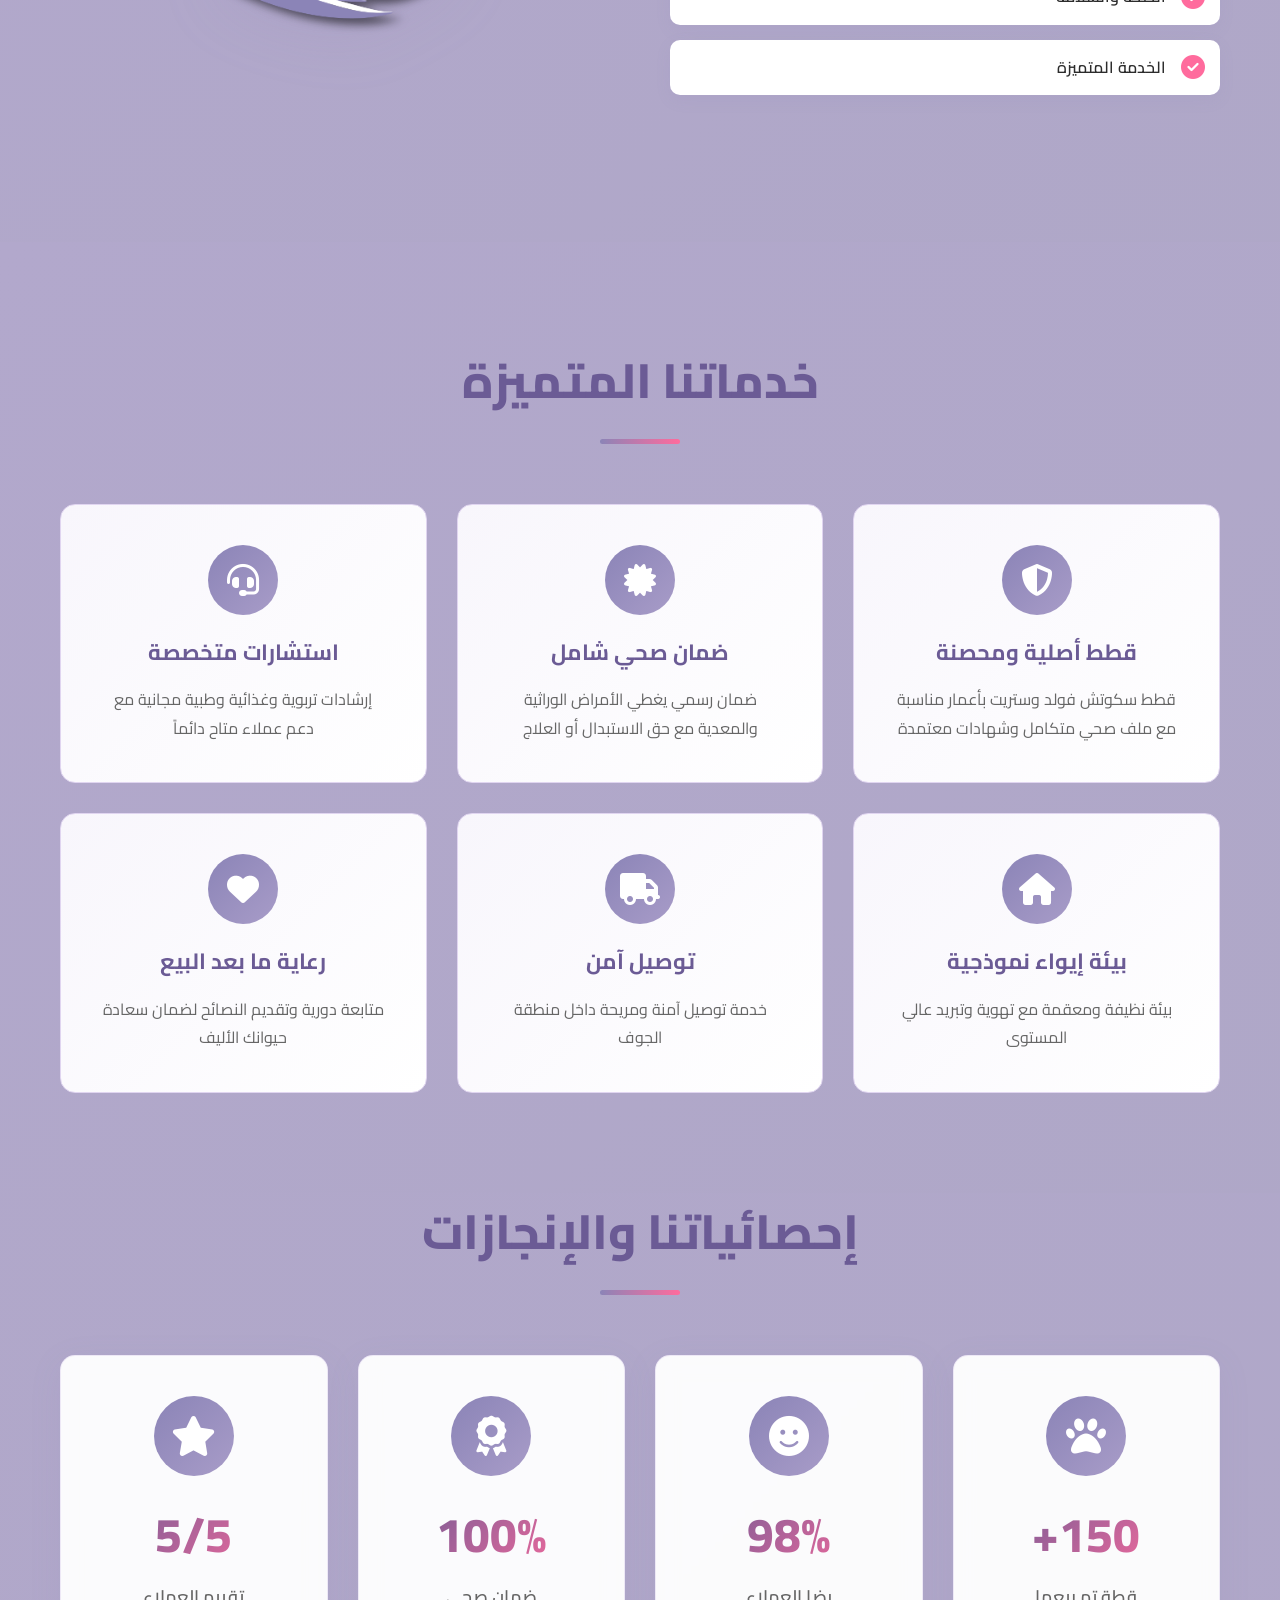
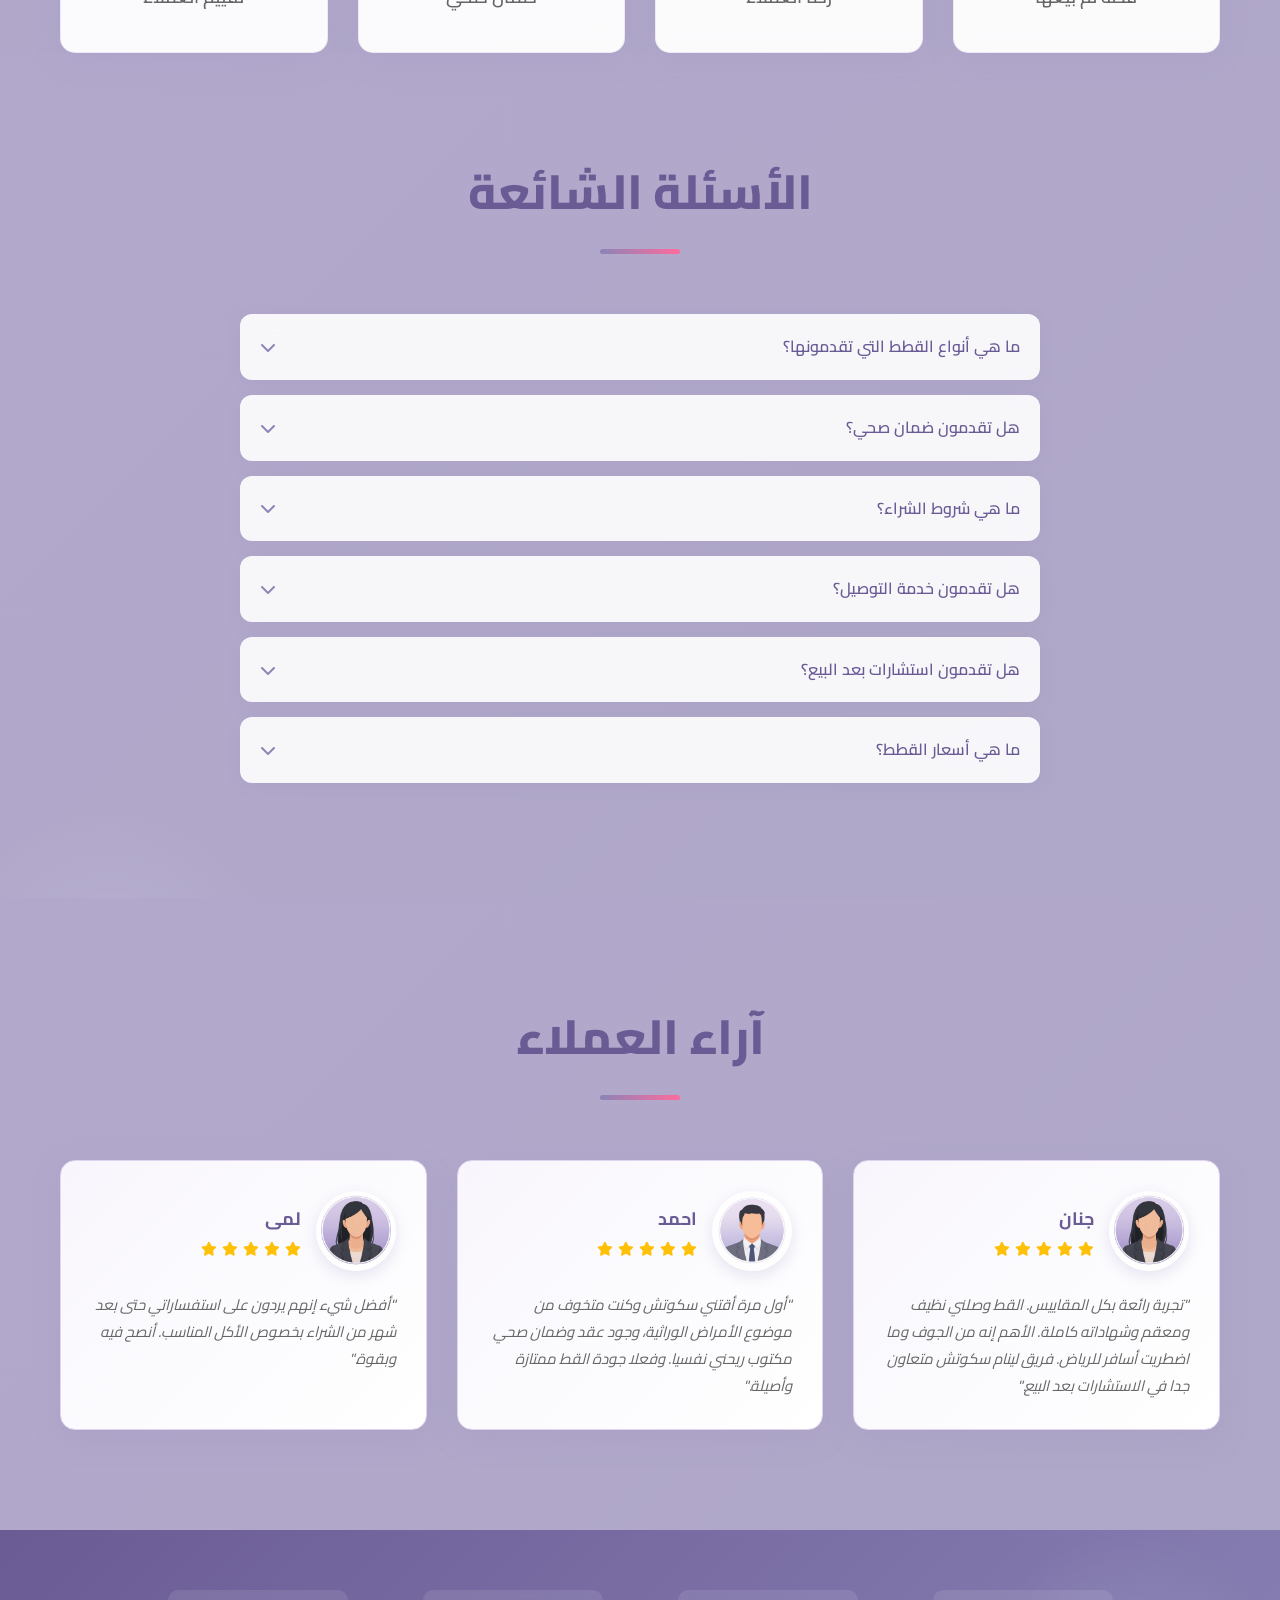
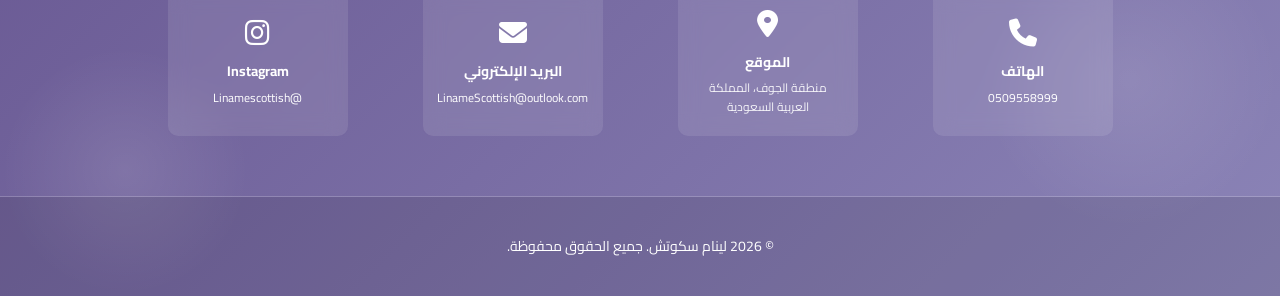
==== commit 6bb76302: "Replace floating star icons with elegant underline decoration below button" ====
--- a/index.html
+++ b/index.html
@@ -44,9 +44,10 @@
             <p class="hero-subtitle">قطط السلالة الاسكتلندية الأصلية والمحصنة</p>
             <p class="hero-description">جودة عالية، صحة مضمونة، وخدمة متميزة في منطقة الجوف</p>
             <div class="hero-buttons">
-                <span class="btn-icon btn-icon-left"><i class="fas fa-star"></i></span>
-                <a href="#services" class="btn btn-primary btn-large">اكتشف خدماتنا</a>
-                <span class="btn-icon btn-icon-right"><i class="fas fa-star"></i></span>
+                <div class="btn-wrapper">
+                    <a href="#services" class="btn btn-primary btn-large">اكتشف خدماتنا</a>
+                    <div class="btn-underline"></div>
+                </div>
             </div>
         </div>
         <div class="hero-video">
--- a/styles.css
+++ b/styles.css
@@ -294,34 +294,25 @@
     font-size: 18px;
 }
 
-.btn-icon {
+.btn-wrapper {
+    display: flex;
+    flex-direction: column;
+    align-items: center;
+    gap: 10px;
+}
+
+.btn-underline {
+    width: 80px;
+    height: 3px;
+    background: linear-gradient(90deg, transparent, var(--primary-color), var(--primary-dark), transparent);
+    border-radius: 2px;
     display: none;
-    font-size: 20px;
-    color: var(--primary-color);
-    animation: float 3s ease-in-out infinite;
 }
 
 @media (min-width: 769px) {
-    .btn-icon {
-        display: inline-block;
-    }
-}
-
-@keyframes float {
-    0%, 100% {
-        transform: translateY(0px);
-    }
-    50% {
-        transform: translateY(-10px);
-    }
-}
-
-.btn-icon-left {
-    animation-delay: 0s;
-}
-
-.btn-icon-right {
-    animation-delay: 0.3s;
+    .btn-underline {
+        display: block;
+    }
 }
 
 .btn {
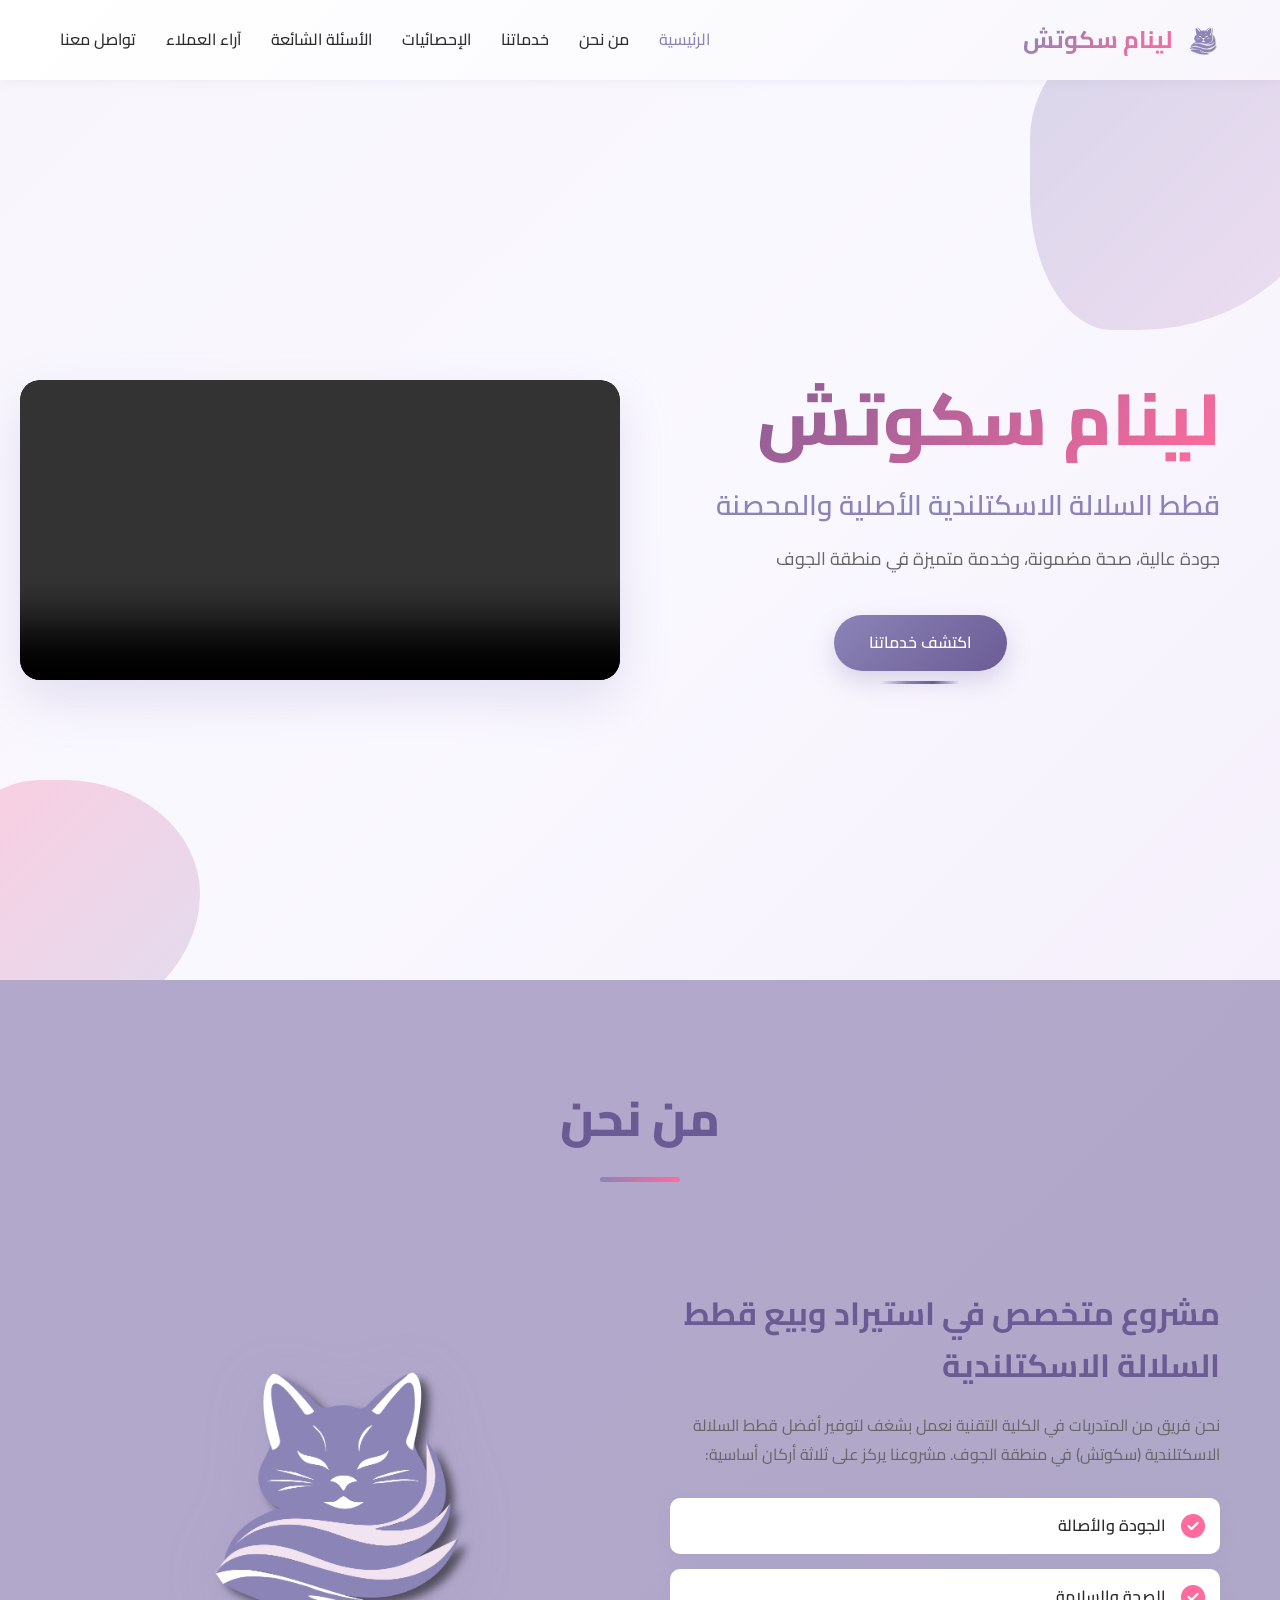
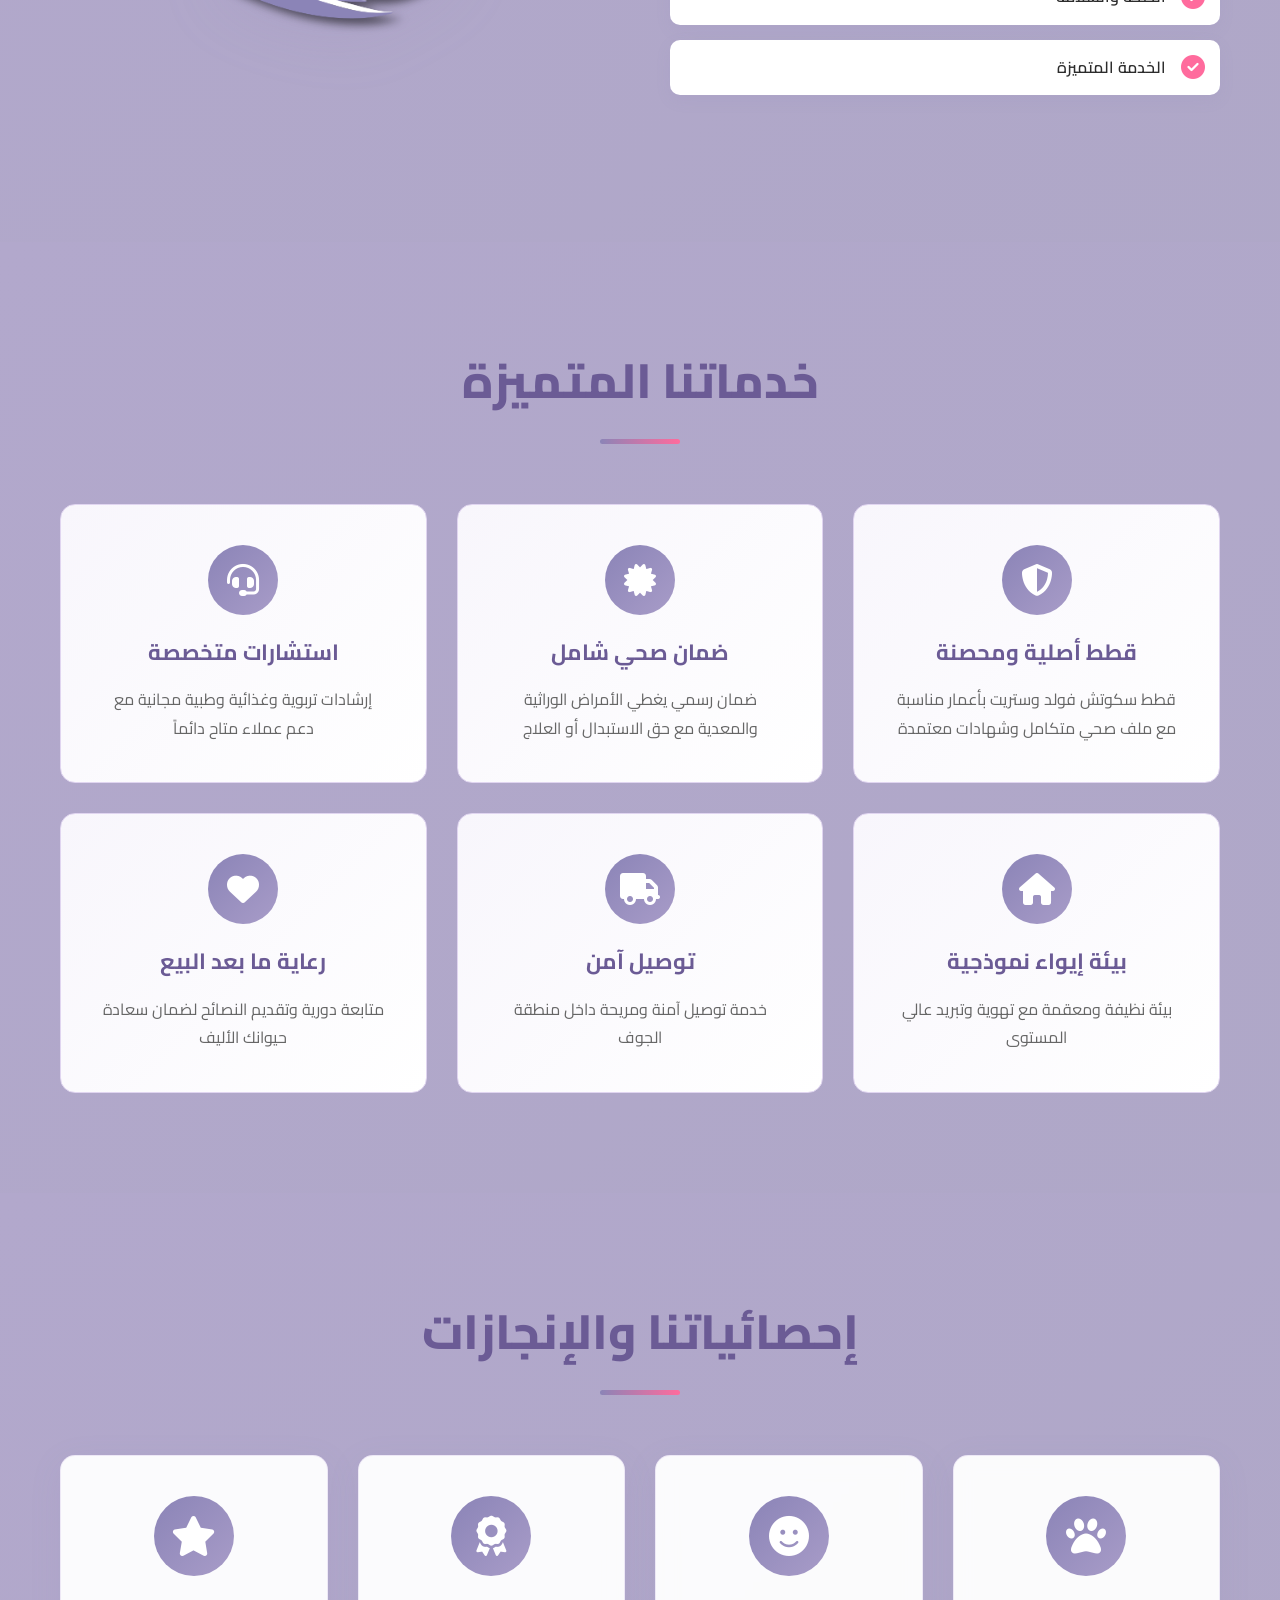
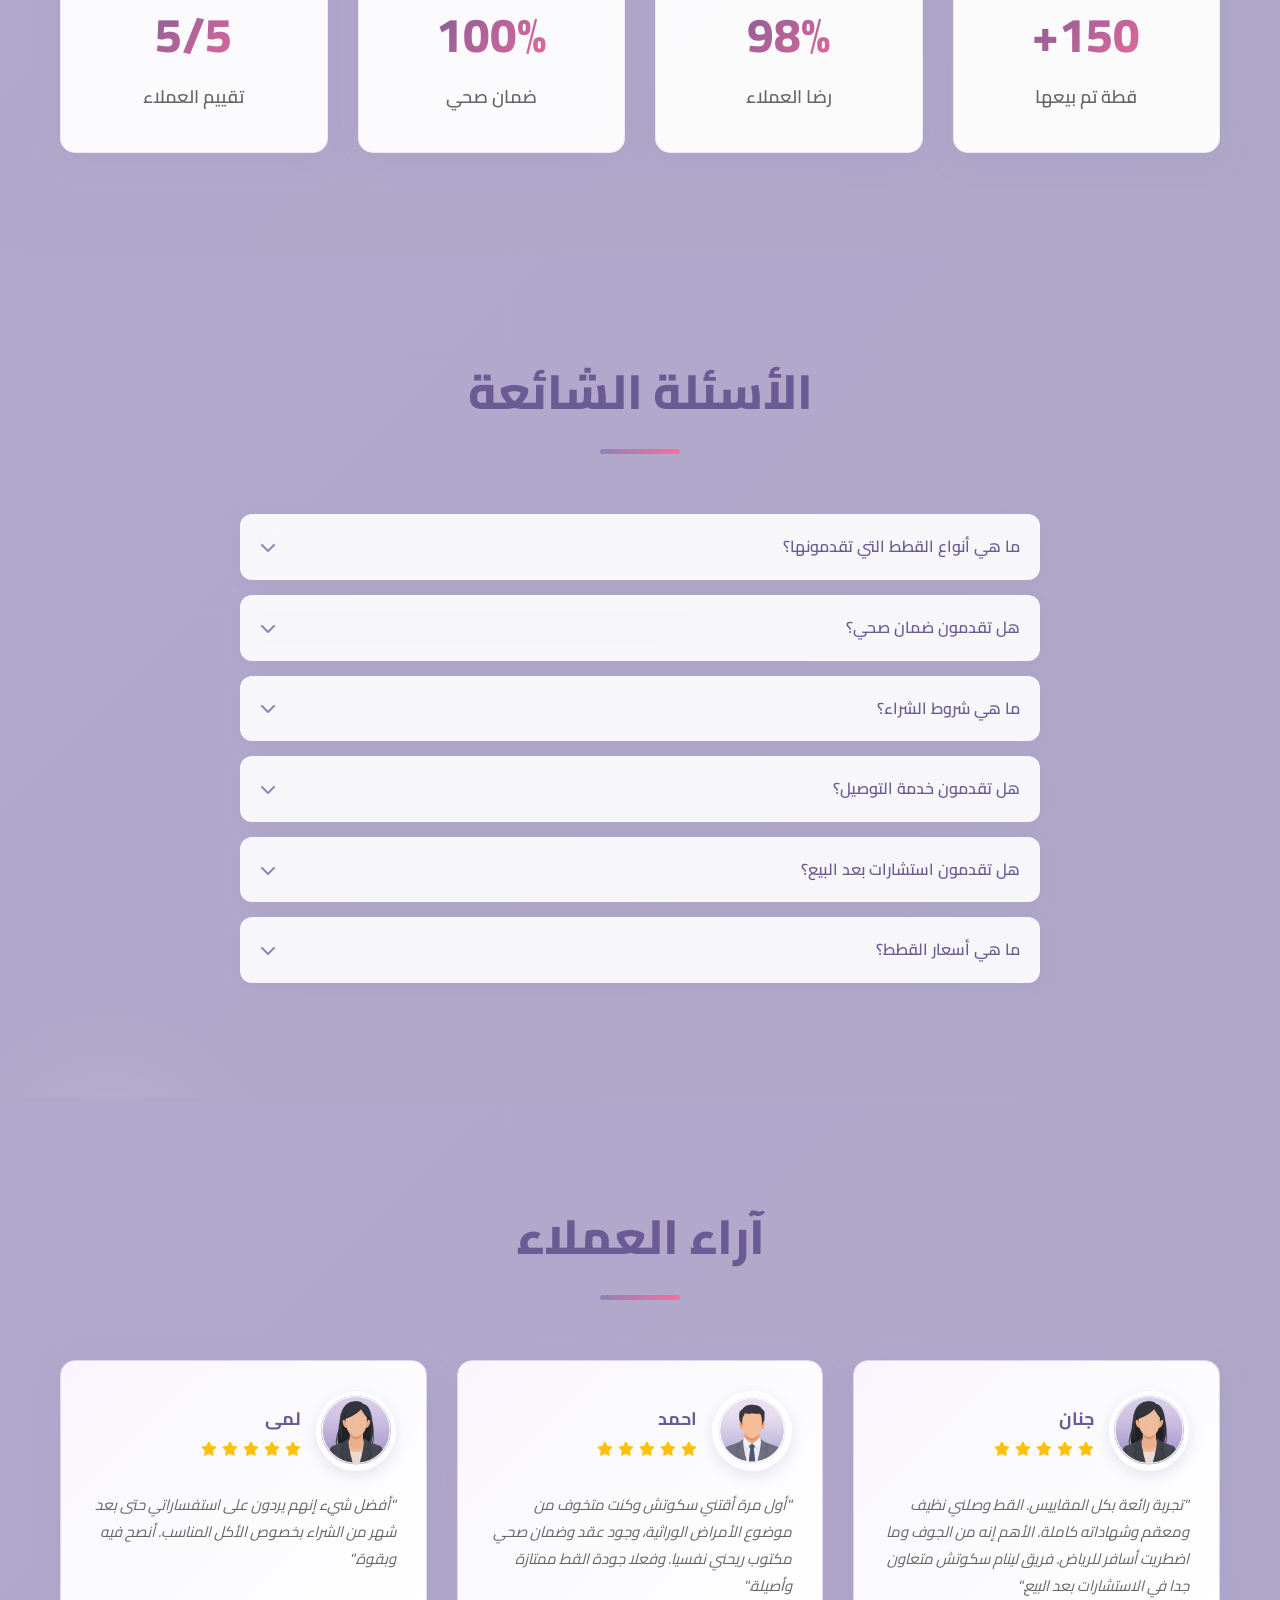
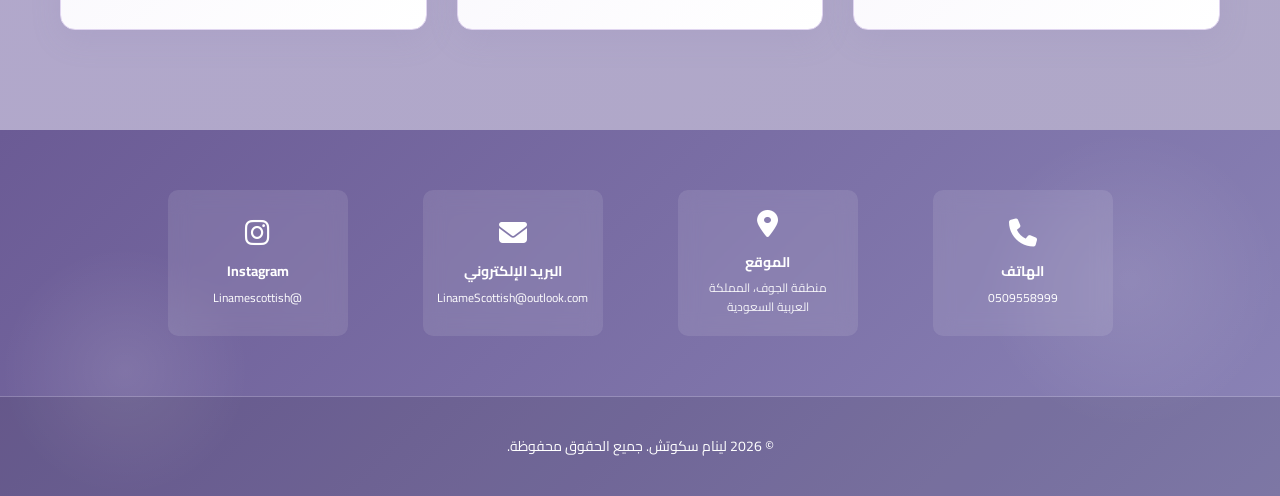
==== commit 6c7124ce: "Match stats section design to services section - fix class name and padding" ====
--- a/index.html
+++ b/index.html
@@ -150,7 +150,7 @@
     </section>
 
     <!-- Statistics & Ach    <!-- Statistics Section -->
-    <section id="stats-survey" class="stats">        <div class="container">
+    <section id="stats-survey" class="stats-survey">        <div class="container">
             <!-- Achievements -->
             <div class="section-header">
                 <h2 class="section-title">إحصائياتنا والإنجازات</h2>
